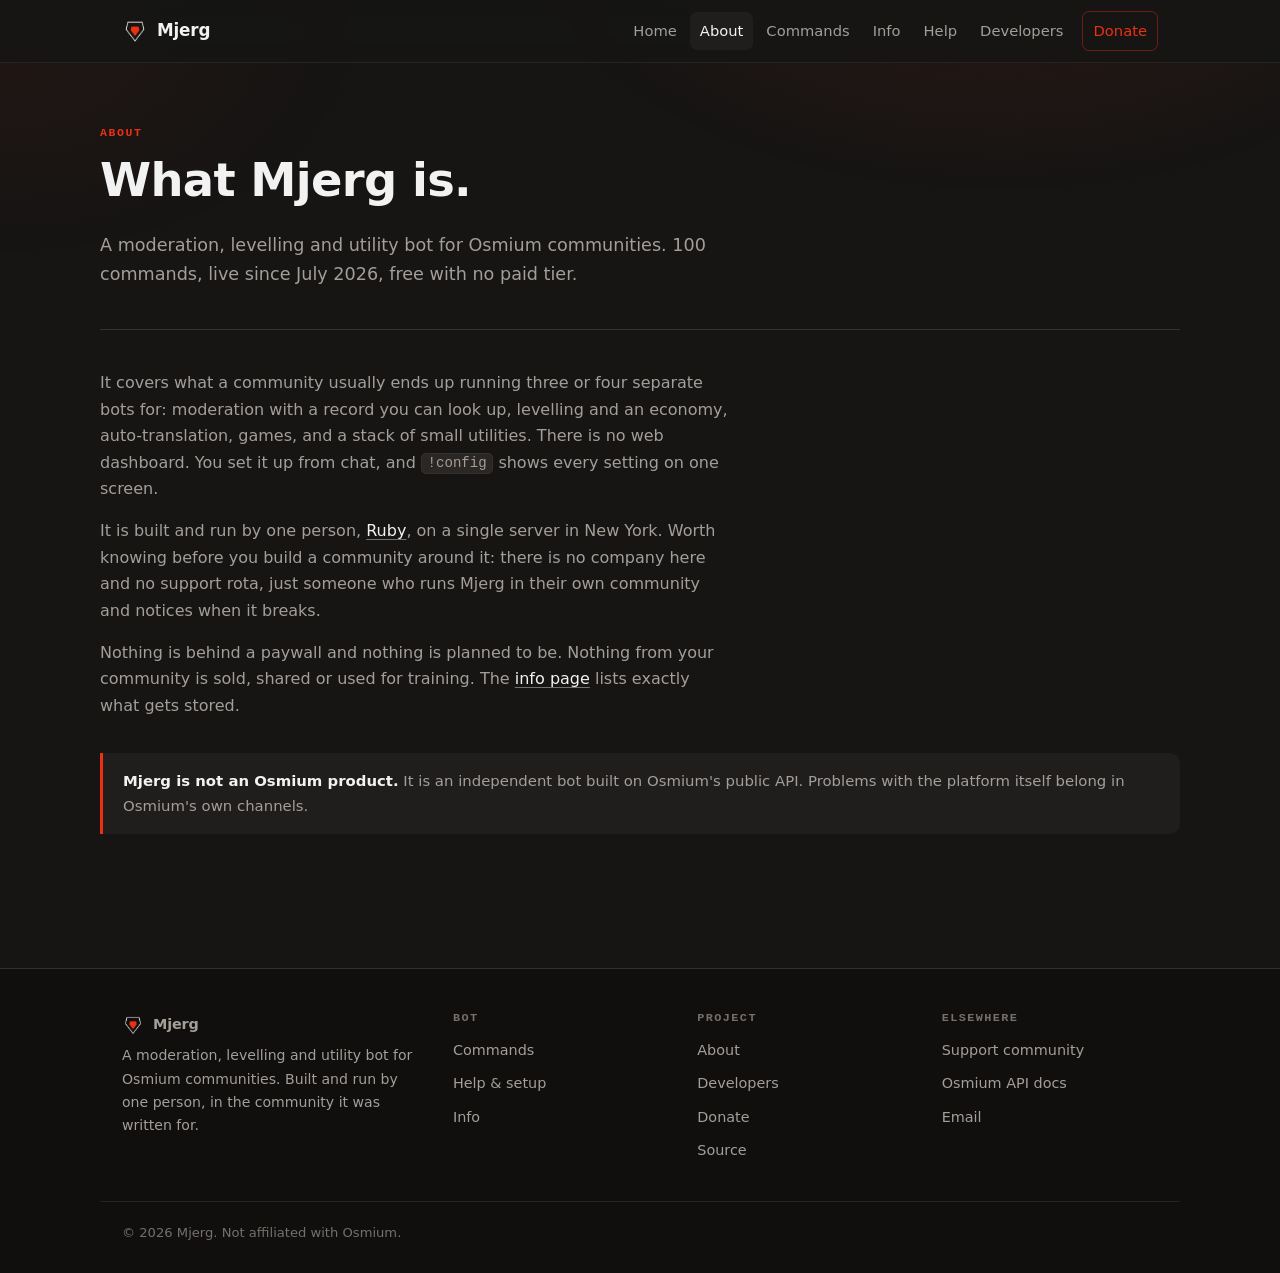
==== about.html @ e1b73672 "Update to 100 commands and version 26.113 Add the seven commands that were missing from the list: st" ====
<!DOCTYPE html>
<html lang="en">
<head>
<meta charset="utf-8">
<meta name="viewport" content="width=device-width, initial-scale=1">
<title>About | Mjerg</title>
<meta name="description" content="What Mjerg is, who runs it, and what it costs.">
<link rel="icon" href="assets/mjerg-mark-32.png" sizes="32x32">
<link rel="icon" href="assets/mjerg-icon-256.png" sizes="256x256">
<link rel="apple-touch-icon" href="assets/mjerg-icon-512.png">
<link rel="stylesheet" href="css/style.css">
</head>
<body>

<header class="site-head">
  <div class="wrap head-inner">
    <a class="brand" href="index.html">
      <img src="assets/mjerg-mark-transparent-white-1024.png" alt="" width="26" height="26">
      <span>Mjerg</span>
    </a>
    <button class="nav-toggle" aria-expanded="false" aria-controls="nav">Menu</button>
    <nav class="nav" id="nav">
      <a href="index.html">Home</a>
      <a href="about.html">About</a>
      <a href="commands.html">Commands</a>
      <a href="info.html">Info</a>
      <a href="help.html">Help</a>
      <a href="developers.html">Developers</a>
      <a class="nav-cta" href="donate.html">Donate</a>
    </nav>
  </div>
</header>

<main class="wrap section">

  <p class="eyebrow">About</p>
  <h1>What Mjerg is.</h1>
  <p class="lede">
    A moderation, levelling and utility bot for Osmium communities. 100 commands,
    live since July 2026, free with no paid tier.
  </p>

  <hr>

  <p class="muted" style="max-width: 62ch;">
    It covers what a community usually ends up running three or four separate
    bots for: moderation with a record you can look up, levelling and an economy,
    auto-translation, games, and a stack of small utilities. There is no web
    dashboard. You set it up from chat, and
    <code class="js-prefix">!config</code> shows every setting on one screen.
  </p>

  <p class="muted" style="max-width: 62ch;">
    It is built and run by one person, <a href="developers.html">Ruby</a>, on a
    single server in New York. Worth knowing before you build a community around
    it: there is no company here and no support rota, just someone who runs Mjerg
    in their own community and notices when it breaks.
  </p>

  <p class="muted" style="max-width: 62ch;">
    Nothing is behind a paywall and nothing is planned to be. Nothing from your
    community is sold, shared or used for training. The
    <a href="info.html">info page</a> lists exactly what gets stored.
  </p>

  <div class="note" style="margin-top: 34px;">
    <p><b>Mjerg is not an Osmium product.</b> It is an independent bot built on
    Osmium's public API. Problems with the platform itself belong in Osmium's own
    channels.</p>
  </div>

</main>

<footer class="site-foot">
  <div class="wrap foot-grid">
    <div class="foot-about">
      <a class="brand" href="index.html">
        <img src="assets/mjerg-mark-transparent-white-1024.png" alt="" width="22" height="22">
        <span>Mjerg</span>
      </a>
      <p>A moderation, levelling and utility bot for Osmium communities. Built and run by one person, in the community it was written for.</p>
    </div>
    <div>
      <h4>Bot</h4>
      <ul>
        <li><a href="commands.html">Commands</a></li>
        <li><a href="help.html">Help &amp; setup</a></li>
        <li><a href="info.html">Info</a></li>
      </ul>
    </div>
    <div>
      <h4>Project</h4>
      <ul>
        <li><a href="about.html">About</a></li>
        <li><a href="developers.html">Developers</a></li>
        <li><a href="donate.html">Donate</a></li>
        <li><a href="#" data-link="source">Source</a></li>
      </ul>
    </div>
    <div>
      <h4>Elsewhere</h4>
      <ul>
        <li><a href="#" data-link="support">Support community</a></li>
        <li><a href="#" data-link="osmium">Osmium API docs</a></li>
        <li><a href="#" data-link="email">Email</a></li>
      </ul>
    </div>
  </div>
  <div class="wrap foot-bottom">
    <span>&copy; <span id="year">2026</span> Mjerg. Not affiliated with Osmium.</span>
  </div>
</footer>

<script src="js/config.js"></script>
<script src="js/site.js"></script>
</body>
</html>
---- css/style.css ----
/* Mjerg site styles
   One stylesheet, loaded on every page. Sections are in the order the
   markup uses them: tokens, base, layout, header, footer, then per-page bits.
   Dark only. Tried a light theme early on and the red just looked angry on white. */

:root {
  --brand:      #ec3013;
  --brand-lo:   #b8250e;   /* hover / pressed */
  --brand-fade: rgba(236, 48, 19, 0.14);

  /* pulled straight off the logo files: the mark sits on rgb(32,30,29)
     and the wordmark text is #f3f2f2. Everything below is built around
     that warm charcoal rather than a neutral grey. A cool grey next to
     this red goes slightly purple. */
  --bg:      #161514;
  --bg-2:    #201e1d;      /* panels: the logo's own background */
  --bg-3:    #2a2725;      /* raised bits inside panels */
  --line:    #34302e;
  --line-lo: #262322;

  --text: #f3f2f2;
  --dim:  #a49e99;
  --dimmer: #766f6a;

  --mono: ui-monospace, "SF Mono", "JetBrains Mono", "Cascadia Code", Menlo, Consolas, monospace;
  --sans: system-ui, -apple-system, "Segoe UI", Roboto, "Helvetica Neue", Arial, sans-serif;

  --r: 10px;
  --wrap: 1080px;

  color-scheme: dark;
}

* { box-sizing: border-box; }

html { scroll-behavior: smooth; }
@media (prefers-reduced-motion: reduce) {
  html { scroll-behavior: auto; }
  * { animation: none !important; transition: none !important; }
}

body {
  margin: 0;
  background: var(--bg);
  color: var(--text);
  font: 16px/1.65 var(--sans);
  -webkit-font-smoothing: antialiased;
}

/* faint texture behind the whole page so the flat dark doesn't read as dead */
body::before {
  content: "";
  position: fixed;
  inset: 0;
  z-index: -1;
  pointer-events: none;
  background:
    radial-gradient(680px 380px at 78% -8%, rgba(236, 48, 19, 0.10), transparent 70%),
    radial-gradient(520px 320px at 0% 4%, rgba(236, 48, 19, 0.05), transparent 70%);
}

a { color: var(--text); text-decoration-color: var(--dimmer); text-underline-offset: 3px; }
a:hover { text-decoration-color: var(--brand); }

h1, h2, h3, h4 { line-height: 1.2; margin: 0 0 .5em; font-weight: 650; letter-spacing: -0.015em; }
h1 { font-size: clamp(2rem, 5vw, 2.9rem); }
h2 { font-size: clamp(1.4rem, 3vw, 1.85rem); }
h3 { font-size: 1.1rem; }
p  { margin: 0 0 1em; }

code, kbd, pre { font-family: var(--mono); }
code {
  font-size: .88em;
  background: var(--bg-3);
  border: 1px solid var(--line);
  border-radius: 5px;
  padding: .1em .4em;
}
pre {
  background: var(--bg-2);
  border: 1px solid var(--line);
  border-radius: var(--r);
  padding: 16px 18px;
  overflow-x: auto;
  font-size: .85rem;
  line-height: 1.6;
}
pre code { background: none; border: 0; padding: 0; font-size: inherit; }

kbd {
  font-size: .8em;
  background: var(--bg-3);
  border: 1px solid var(--line);
  border-bottom-width: 2px;
  border-radius: 5px;
  padding: .1em .45em;
}

hr { border: 0; border-top: 1px solid var(--line); margin: 40px 0; }

::selection { background: var(--brand); color: #fff; }

:focus-visible {
  outline: 2px solid var(--brand);
  outline-offset: 2px;
  border-radius: 3px;
}

/* ---------- layout ---------- */

.wrap {
  width: 100%;
  max-width: var(--wrap);
  margin: 0 auto;
  padding: 0 22px;
}

.section { padding: 64px 0; }
.section--tight { padding: 40px 0; }

.lede {
  font-size: 1.1rem;
  color: var(--dim);
  max-width: 62ch;
}

.eyebrow {
  font: 600 .72rem/1 var(--mono);
  letter-spacing: .14em;
  text-transform: uppercase;
  color: var(--brand);
  margin: 0 0 14px;
}

.grid { display: grid; gap: 18px; }
.grid--2 { grid-template-columns: repeat(2, 1fr); }
.grid--3 { grid-template-columns: repeat(3, 1fr); }
@media (max-width: 780px) {
  .grid--2, .grid--3 { grid-template-columns: 1fr; }
}

.panel {
  background: var(--bg-2);
  border: 1px solid var(--line);
  border-radius: var(--r);
  padding: 22px;
}
.panel h3 { margin-bottom: .35em; }
.panel p:last-child { margin-bottom: 0; }

.muted { color: var(--dim); }
.small { font-size: .88rem; }

/* ---------- buttons ---------- */

.btn {
  display: inline-flex;
  align-items: center;
  gap: 8px;
  border: 1px solid var(--line);
  border-radius: 8px;
  padding: 11px 18px;
  font: 600 .95rem/1 var(--sans);
  text-decoration: none;
  color: var(--text);
  background: var(--bg-2);
  cursor: pointer;
  transition: background .15s, border-color .15s, transform .06s;
}
.btn:hover { border-color: #45403d; background: var(--bg-3); }
.btn:active { transform: translateY(1px); }

.btn--brand {
  background: var(--brand);
  border-color: var(--brand);
  color: #fff;
}
.btn--brand:hover { background: var(--brand-lo); border-color: var(--brand-lo); }

.btn-row { display: flex; flex-wrap: wrap; gap: 12px; align-items: center; }

/* ---------- header ---------- */

.site-head {
  position: sticky;
  top: 0;
  z-index: 40;
  background: rgba(22, 21, 20, 0.86);
  backdrop-filter: blur(9px);
  border-bottom: 1px solid var(--line-lo);
}

.head-inner {
  display: flex;
  align-items: center;
  gap: 20px;
  min-height: 62px;
}

.brand {
  display: inline-flex;
  align-items: center;
  gap: 9px;
  font-weight: 700;
  font-size: 1.05rem;
  letter-spacing: -0.01em;
  text-decoration: none;
  margin-right: auto;
}
.brand img { display: block; }

.nav { display: flex; align-items: center; gap: 3px; }
.nav a {
  text-decoration: none;
  color: var(--dim);
  font-size: .92rem;
  padding: 7px 10px;
  border-radius: 7px;
  white-space: nowrap;
}
.nav a:hover { color: var(--text); background: var(--bg-2); }
.nav a[aria-current="page"] { color: var(--text); background: var(--bg-2); }

.nav .nav-cta {
  color: var(--brand);
  border: 1px solid rgba(236, 48, 19, 0.4);
  margin-left: 6px;
}
.nav .nav-cta:hover { background: var(--brand-fade); color: var(--brand); }

.nav-toggle {
  display: none;
  background: var(--bg-2);
  border: 1px solid var(--line);
  color: var(--text);
  border-radius: 7px;
  padding: 8px 12px;
  font: 600 .88rem var(--sans);
  cursor: pointer;
}

/* 820 not 768: eight links is a lot and they wrapped ugly at 800 */
@media (max-width: 820px) {
  .nav-toggle { display: block; }
  .nav {
    display: none;
    position: absolute;
    left: 0;
    right: 0;
    top: 100%;
    flex-direction: column;
    align-items: stretch;
    gap: 0;
    background: var(--bg);
    border-bottom: 1px solid var(--line);
    padding: 8px 14px 16px;
  }
  .nav.is-open { display: flex; }
  .nav a { padding: 11px 10px; font-size: 1rem; }
  .nav .nav-cta { margin: 8px 0 0; text-align: center; }
  .head-inner { position: relative; }
}

/* ---------- hero ---------- */

.hero { padding: 76px 0 56px; }
.hero-mark { margin-bottom: 26px; }
.hero h1 { max-width: 16ch; }
.hero h1 em { font-style: normal; color: var(--brand); }
.hero .lede { margin-bottom: 26px; }
.hero .btn-row { margin-bottom: 14px; }
.hero-note { font-size: .85rem; color: var(--dimmer); margin: 0; }

/* ---------- stat strip ---------- */

.stats {
  display: grid;
  grid-template-columns: repeat(4, 1fr);
  border: 1px solid var(--line);
  border-radius: var(--r);
  overflow: hidden;
  background: var(--bg-2);
}
.stat { padding: 20px 22px; border-right: 1px solid var(--line); }
.stat:last-child { border-right: 0; }
.stat b {
  display: block;
  font: 700 1.55rem/1.1 var(--sans);
  letter-spacing: -0.02em;
  margin-bottom: 4px;
}
.stat span { font-size: .82rem; color: var(--dim); }
@media (max-width: 720px) {
  .stats { grid-template-columns: repeat(2, 1fr); }
  .stat:nth-child(2) { border-right: 0; }
  .stat:nth-child(-n+2) { border-bottom: 1px solid var(--line); }
}

/* ---------- feature rows ---------- */

.feature {
  display: grid;
  grid-template-columns: 1.6fr 1fr;
  gap: 34px;
  align-items: start;
  padding: 34px 0;
  border-top: 1px solid var(--line-lo);
}
.feature:first-of-type { border-top: 0; }
.feature ul { margin: 0; padding-left: 1.1em; color: var(--dim); }
.feature li { margin-bottom: .4em; }
@media (max-width: 780px) {
  .feature { grid-template-columns: 1fr; gap: 18px; }
}

/* the auto-translate row on the home page gets a bit more weight than the
   plain feature rows above and below it */
.feature--flag {
  border-top: 0;
  background: var(--brand-fade);
  border: 1px solid rgba(236, 48, 19, .28);
  border-radius: var(--r);
  padding: 30px;
  margin: 14px 0;
}
.feature--flag .eyebrow { margin-bottom: 12px; }
.feature--flag + .feature { border-top: 0; }
@media (max-width: 780px) {
  .feature--flag { padding: 22px; }
}

/* ---------- commands page ---------- */

.cmd-tools {
  display: flex;
  flex-wrap: wrap;
  gap: 10px;
  align-items: center;
  margin-bottom: 22px;
}
.cmd-search {
  flex: 1 1 260px;
  background: var(--bg-2);
  border: 1px solid var(--line);
  border-radius: 8px;
  color: var(--text);
  padding: 10px 13px;
  font: 400 16px var(--sans); /* 16px or iOS zooms the whole page on focus */
}
.cmd-search::placeholder { color: var(--dimmer); }
.cmd-search:focus { border-color: var(--brand); outline: none; }

.chips { display: flex; flex-wrap: wrap; gap: 7px; }
.chip {
  background: var(--bg-2);
  border: 1px solid var(--line);
  color: var(--dim);
  border-radius: 999px;
  padding: 7px 14px;
  font: 600 .82rem var(--sans);
  cursor: pointer;
}
.chip:hover { color: var(--text); }
.chip.is-on { background: var(--brand); border-color: var(--brand); color: #fff; }

.cmd-group { margin-bottom: 34px; }
.cmd-group > h2 {
  font-size: 1.05rem;
  text-transform: uppercase;
  letter-spacing: .1em;
  font-family: var(--mono);
  color: var(--dim);
  border-bottom: 1px solid var(--line);
  padding-bottom: 10px;
  margin-bottom: 4px;
}

.cmd {
  display: grid;
  grid-template-columns: minmax(190px, 300px) 1fr;
  gap: 16px;
  padding: 15px 2px;
  border-bottom: 1px solid var(--line-lo);
  align-items: baseline;
}
.cmd-sig { font: 600 .9rem var(--mono); color: var(--text); word-break: break-word; }
.cmd-sig .arg { color: var(--dimmer); font-weight: 400; }
.cmd-desc { color: var(--dim); font-size: .93rem; }
.cmd-meta { margin-top: 6px; font-size: .8rem; color: var(--dimmer); }
.cmd-meta code { font-size: .95em; }
.badge {
  display: inline-block;
  font: 600 .68rem/1 var(--mono);
  letter-spacing: .05em;
  text-transform: uppercase;
  border: 1px solid var(--line);
  border-radius: 4px;
  padding: 3px 6px;
  color: var(--dim);
  margin-left: 8px;
  vertical-align: 1px;
}
.badge--perm { border-color: rgba(236, 48, 19, .45); color: var(--brand); }
@media (max-width: 640px) {
  .cmd { grid-template-columns: 1fr; gap: 6px; }
}

.empty {
  padding: 40px 0;
  color: var(--dim);
  text-align: center;
}

/* ---------- people ---------- */

.people { display: grid; grid-template-columns: repeat(2, 1fr); gap: 18px; }
@media (max-width: 720px) { .people { grid-template-columns: 1fr; } }

.person {
  display: flex;
  gap: 16px;
  background: var(--bg-2);
  border: 1px solid var(--line);
  border-radius: var(--r);
  padding: 20px;
}
.person-av {
  flex: 0 0 52px;
  height: 52px;
  border-radius: 12px;
  background: var(--bg-3);
  border: 1px solid var(--line);
  display: grid;
  place-items: center;
  overflow: hidden;
  font: 700 1.15rem var(--mono);
  color: var(--brand);
}
.person-av img { display: block; }
.person h3 { margin-bottom: 1px; }
.person .role {
  font: 600 .74rem/1 var(--mono);
  letter-spacing: .08em;
  text-transform: uppercase;
  color: var(--brand);
  margin-bottom: 9px;
}
.person p { font-size: .9rem; color: var(--dim); margin-bottom: .7em; }
.person .links { display: flex; gap: 12px; font-size: .85rem; }

/* ---------- FAQ ---------- */

.faq { border-top: 1px solid var(--line); }
.faq details {
  border-bottom: 1px solid var(--line);
  padding: 4px 0;
}
.faq summary {
  cursor: pointer;
  padding: 15px 4px;
  font-weight: 600;
  list-style: none;
  display: flex;
  justify-content: space-between;
  gap: 16px;
}
.faq summary::-webkit-details-marker { display: none; }
.faq summary::after {
  content: "+";
  color: var(--brand);
  font: 400 1.3rem/1 var(--mono);
  flex: 0 0 auto;
}
.faq details[open] summary::after { content: "\2212"; }
.faq details > *:not(summary) { color: var(--dim); padding: 0 4px; }
.faq details > p:last-child { padding-bottom: 16px; }

/* ---------- steps ---------- */

.steps { list-style: none; counter-reset: s; margin: 0; padding: 0; }
.steps > li {
  counter-increment: s;
  position: relative;
  padding: 0 0 26px 46px;
  border-left: 1px solid var(--line);
  margin-left: 13px;
}
.steps > li:last-child { border-left-color: transparent; padding-bottom: 0; }
.steps > li::before {
  content: counter(s);
  position: absolute;
  left: -13px;
  top: -2px;
  width: 26px;
  height: 26px;
  border-radius: 50%;
  background: var(--bg-3);
  border: 1px solid var(--line);
  color: var(--brand);
  font: 700 .8rem/24px var(--mono);
  text-align: center;
}
.steps h3 { margin-bottom: .25em; }
.steps p { color: var(--dim); font-size: .94rem; }
.steps > li > *:last-child { margin-bottom: 0; }

/* ---------- spec table (info page) ---------- */

.spec { width: 100%; border-collapse: collapse; font-size: .93rem; }
.spec th, .spec td {
  text-align: left;
  padding: 12px 14px;
  border-bottom: 1px solid var(--line-lo);
  vertical-align: top;
}
.spec th {
  width: 38%;
  color: var(--dim);
  font-weight: 600;
  white-space: nowrap;
}
.spec td { color: var(--text); }
.spec tr:last-child th, .spec tr:last-child td { border-bottom: 0; }
.table-scroll { overflow-x: auto; }

/* ---------- changelog ---------- */

.release { padding: 26px 0; border-top: 1px solid var(--line); }
.release:first-child { border-top: 0; padding-top: 0; }
.release-head { display: flex; align-items: baseline; gap: 12px; flex-wrap: wrap; margin-bottom: 10px; }
.release-head h2 { margin: 0; font-family: var(--mono); font-size: 1.15rem; }
.release-date { color: var(--dimmer); font-size: .84rem; font-family: var(--mono); }
.release ul { margin: 0; padding-left: 1.15em; color: var(--dim); }
.release li { margin-bottom: .35em; }
.release li b { color: var(--text); font-weight: 650; }
.tagline-current {
  background: var(--brand-fade);
  border: 1px solid rgba(236, 48, 19, .35);
  color: var(--brand);
  border-radius: 999px;
  font: 600 .68rem/1 var(--mono);
  letter-spacing: .08em;
  text-transform: uppercase;
  padding: 4px 9px;
}

/* ---------- donate / coming soon ---------- */

.soon {
  border: 1px solid var(--line);
  border-radius: var(--r);
  background:
    repeating-linear-gradient(
      45deg,
      transparent 0 12px,
      rgba(236, 48, 19, .035) 12px 24px
    ),
    var(--bg-2);
  padding: 46px 30px;
  text-align: center;
}
.soon .eyebrow { margin-bottom: 10px; }
.soon h2 { margin-bottom: .4em; }
.soon p { color: var(--dim); max-width: 54ch; margin-left: auto; margin-right: auto; }

/* ---------- callout ---------- */

.note {
  border-left: 3px solid var(--brand);
  background: var(--bg-2);
  border-radius: 0 var(--r) var(--r) 0;
  padding: 16px 20px;
  color: var(--dim);
  font-size: .93rem;
}
.note b { color: var(--text); }
.note :last-child { margin-bottom: 0; }

/* ---------- footer ---------- */

.site-foot {
  border-top: 1px solid var(--line);
  margin-top: 70px;
  padding: 44px 0 30px;
  background: #100f0e;
}
.foot-grid {
  display: grid;
  grid-template-columns: 1.4fr repeat(3, 1fr);
  gap: 28px;
  padding-bottom: 30px;
}
@media (max-width: 780px) {
  .foot-grid { grid-template-columns: 1fr 1fr; }
}
.foot-grid h4 {
  font: 600 .74rem/1 var(--mono);
  letter-spacing: .12em;
  text-transform: uppercase;
  color: var(--dimmer);
  margin-bottom: 12px;
}
.foot-grid ul { list-style: none; margin: 0; padding: 0; }
.foot-grid li { margin-bottom: 7px; }
.foot-grid a { color: var(--dim); text-decoration: none; font-size: .9rem; }
.foot-grid a:hover { color: var(--text); }
.foot-about p { font-size: .88rem; color: var(--dim); max-width: 34ch; }
.foot-bottom {
  border-top: 1px solid var(--line-lo);
  padding-top: 20px;
  display: flex;
  justify-content: space-between;
  gap: 14px;
  flex-wrap: wrap;
  font-size: .82rem;
  color: var(--dimmer);
}
.foot-bottom a { color: var(--dimmer); }
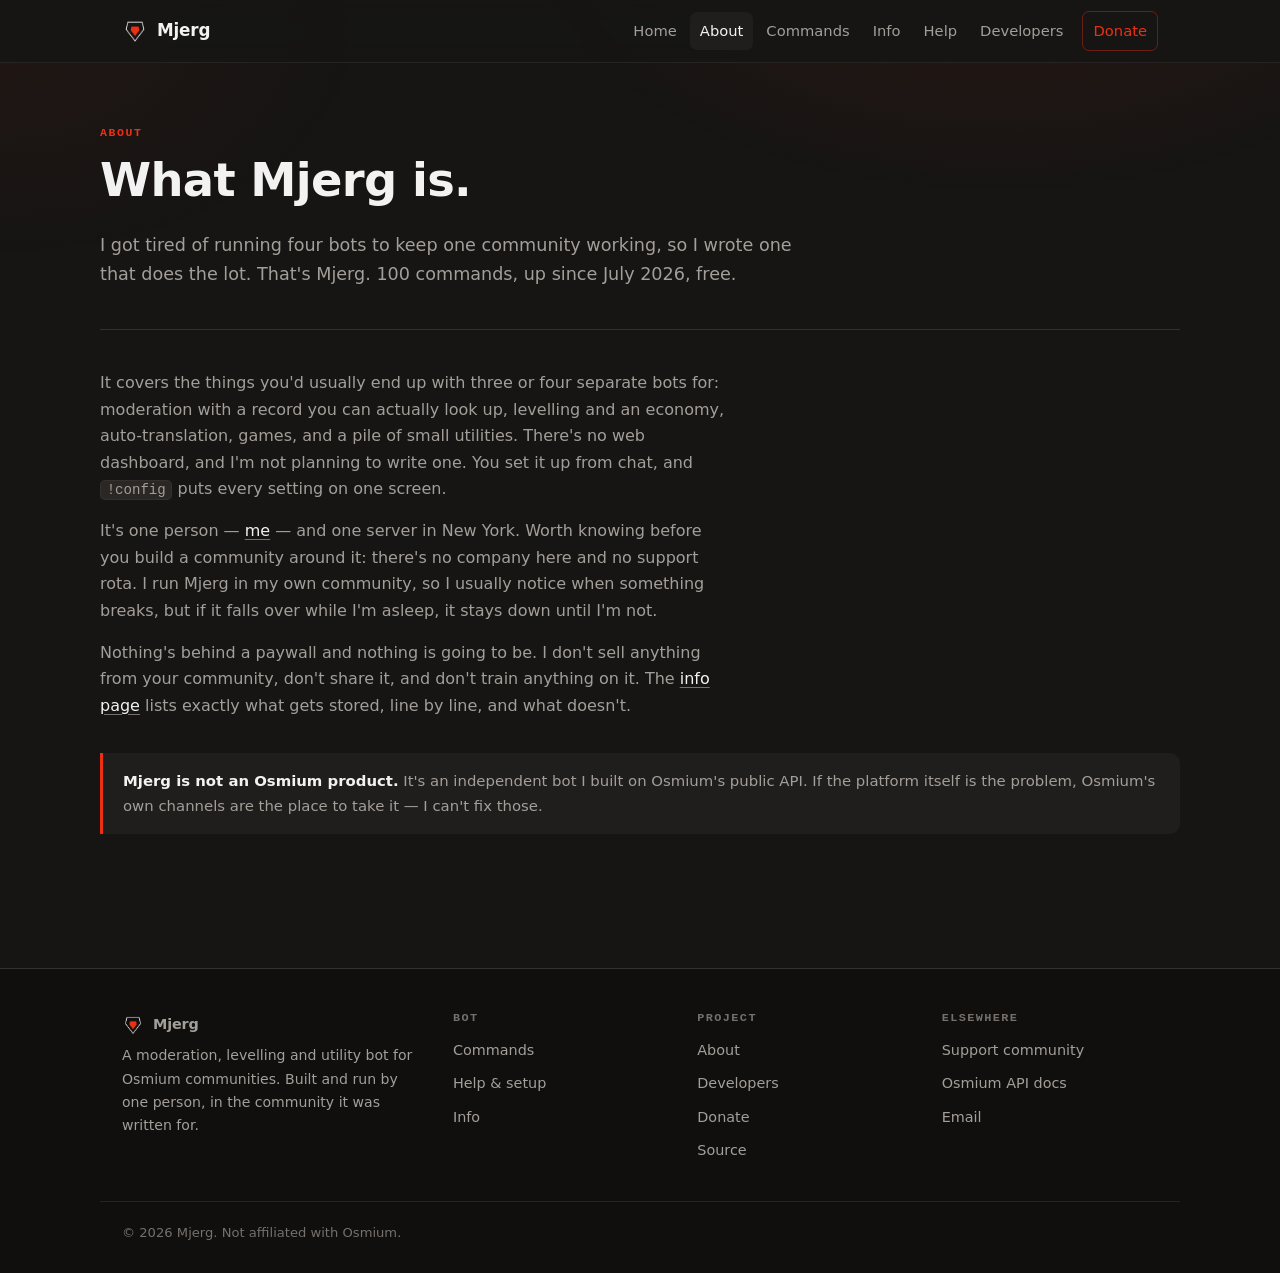
==== commit b5f407e4: "Rewrite the about page in first person" ====
--- a/about.html
+++ b/about.html
@@ -36,37 +36,39 @@
   <p class="eyebrow">About</p>
   <h1>What Mjerg is.</h1>
   <p class="lede">
-    A moderation, levelling and utility bot for Osmium communities. 100 commands,
-    live since July 2026, free with no paid tier.
+    I got tired of running four bots to keep one community working, so I wrote
+    one that does the lot. That's Mjerg. 100 commands, up since July 2026, free.
   </p>
 
   <hr>
 
   <p class="muted" style="max-width: 62ch;">
-    It covers what a community usually ends up running three or four separate
-    bots for: moderation with a record you can look up, levelling and an economy,
-    auto-translation, games, and a stack of small utilities. There is no web
-    dashboard. You set it up from chat, and
-    <code class="js-prefix">!config</code> shows every setting on one screen.
+    It covers the things you'd usually end up with three or four separate bots
+    for: moderation with a record you can actually look up, levelling and an
+    economy, auto-translation, games, and a pile of small utilities. There's no
+    web dashboard, and I'm not planning to write one. You set it up from chat,
+    and <code class="js-prefix">!config</code> puts every setting on one screen.
   </p>
 
   <p class="muted" style="max-width: 62ch;">
-    It is built and run by one person, <a href="developers.html">Ruby</a>, on a
-    single server in New York. Worth knowing before you build a community around
-    it: there is no company here and no support rota, just someone who runs Mjerg
-    in their own community and notices when it breaks.
+    It's one person &mdash; <a href="developers.html">me</a> &mdash; and one
+    server in New York. Worth knowing before you build a community around it:
+    there's no company here and no support rota. I run Mjerg in my own
+    community, so I usually notice when something breaks, but if it falls over
+    while I'm asleep, it stays down until I'm not.
   </p>
 
   <p class="muted" style="max-width: 62ch;">
-    Nothing is behind a paywall and nothing is planned to be. Nothing from your
-    community is sold, shared or used for training. The
-    <a href="info.html">info page</a> lists exactly what gets stored.
+    Nothing's behind a paywall and nothing is going to be. I don't sell anything
+    from your community, don't share it, and don't train anything on it. The
+    <a href="info.html">info page</a> lists exactly what gets stored, line by
+    line, and what doesn't.
   </p>
 
   <div class="note" style="margin-top: 34px;">
-    <p><b>Mjerg is not an Osmium product.</b> It is an independent bot built on
-    Osmium's public API. Problems with the platform itself belong in Osmium's own
-    channels.</p>
+    <p><b>Mjerg is not an Osmium product.</b> It's an independent bot I built on
+    Osmium's public API. If the platform itself is the problem, Osmium's own
+    channels are the place to take it &mdash; I can't fix those.</p>
   </div>
 
 </main>
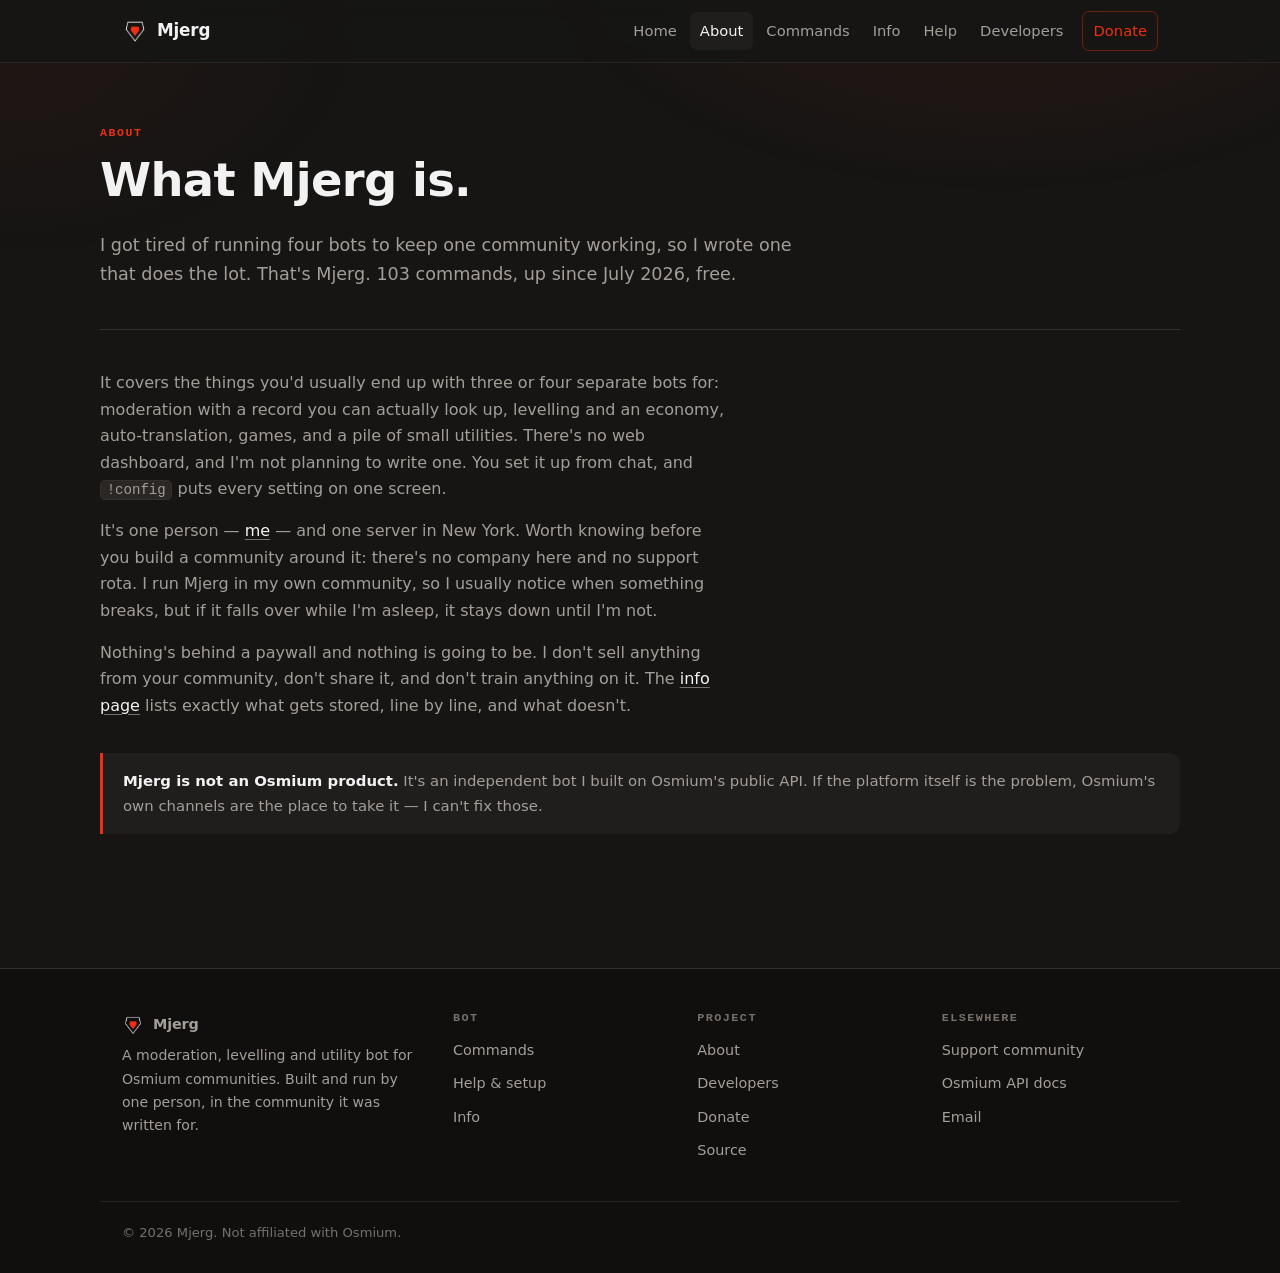
==== commit 35ba79d0: "Add mute commands and bump to 26.116" ====
--- a/about.html
+++ b/about.html
@@ -37,7 +37,7 @@
   <h1>What Mjerg is.</h1>
   <p class="lede">
     I got tired of running four bots to keep one community working, so I wrote
-    one that does the lot. That's Mjerg. 100 commands, up since July 2026, free.
+    one that does the lot. That's Mjerg. 103 commands, up since July 2026, free.
   </p>
 
   <hr>
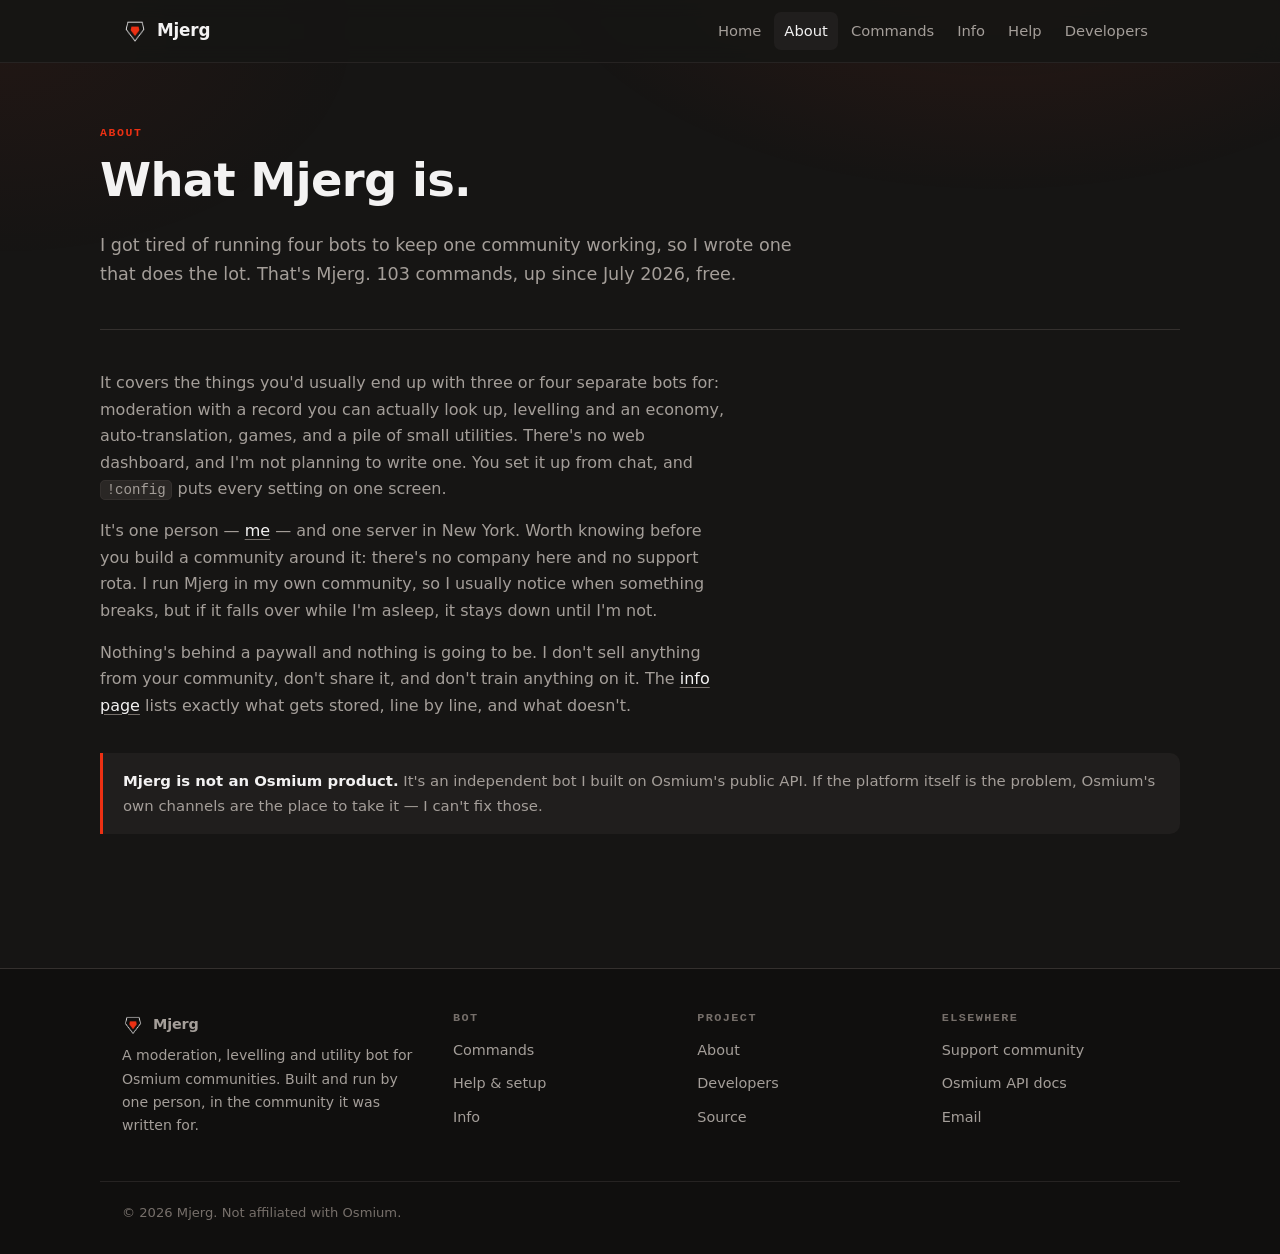
==== commit 2872bb77: "Remove the donate page for now Drop donate.html, its nav and footer links, and its sitemap entry. Th" ====
--- a/about.html
+++ b/about.html
@@ -3,11 +3,24 @@
 <head>
 <meta charset="utf-8">
 <meta name="viewport" content="width=device-width, initial-scale=1">
-<title>About | Mjerg</title>
-<meta name="description" content="What Mjerg is, who runs it, and what it costs.">
+<title>About Mjerg: The Free All-in-One Osmium Bot</title>
+<meta name="description" content="What Mjerg is, who runs it and why it&#x27;s free. One independent bot for moderation, levelling and translation in Osmium communities.">
 <link rel="icon" href="assets/mjerg-mark-32.png" sizes="32x32">
 <link rel="icon" href="assets/mjerg-icon-256.png" sizes="256x256">
 <link rel="apple-touch-icon" href="assets/mjerg-icon-512.png">
+<link rel="canonical" href="https://mjerg.523r.com/about.html">
+<meta property="og:url" content="https://mjerg.523r.com/about.html">
+<meta name="robots" content="index, follow, max-image-preview:large">
+<meta name="theme-color" content="#201e1d">
+<meta property="og:type" content="website">
+<meta property="og:site_name" content="Mjerg">
+<meta property="og:title" content="About Mjerg: The Free All-in-One Osmium Bot">
+<meta property="og:description" content="What Mjerg is, who runs it and why it&#x27;s free. One independent bot for moderation, levelling and translation in Osmium communities.">
+<meta property="og:image" content="https://mjerg.523r.com/assets/mjerg-wordmark-dark-900x220.png">
+<meta property="og:image:alt" content="Mjerg logo">
+<meta name="twitter:card" content="summary_large_image">
+<meta name="twitter:title" content="About Mjerg: The Free All-in-One Osmium Bot">
+<meta name="twitter:description" content="What Mjerg is, who runs it and why it&#x27;s free. One independent bot for moderation, levelling and translation in Osmium communities.">
 <link rel="stylesheet" href="css/style.css">
 </head>
 <body>
@@ -26,7 +39,6 @@
       <a href="info.html">Info</a>
       <a href="help.html">Help</a>
       <a href="developers.html">Developers</a>
-      <a class="nav-cta" href="donate.html">Donate</a>
     </nav>
   </div>
 </header>
@@ -95,7 +107,6 @@
       <ul>
         <li><a href="about.html">About</a></li>
         <li><a href="developers.html">Developers</a></li>
-        <li><a href="donate.html">Donate</a></li>
         <li><a href="#" data-link="source">Source</a></li>
       </ul>
     </div>
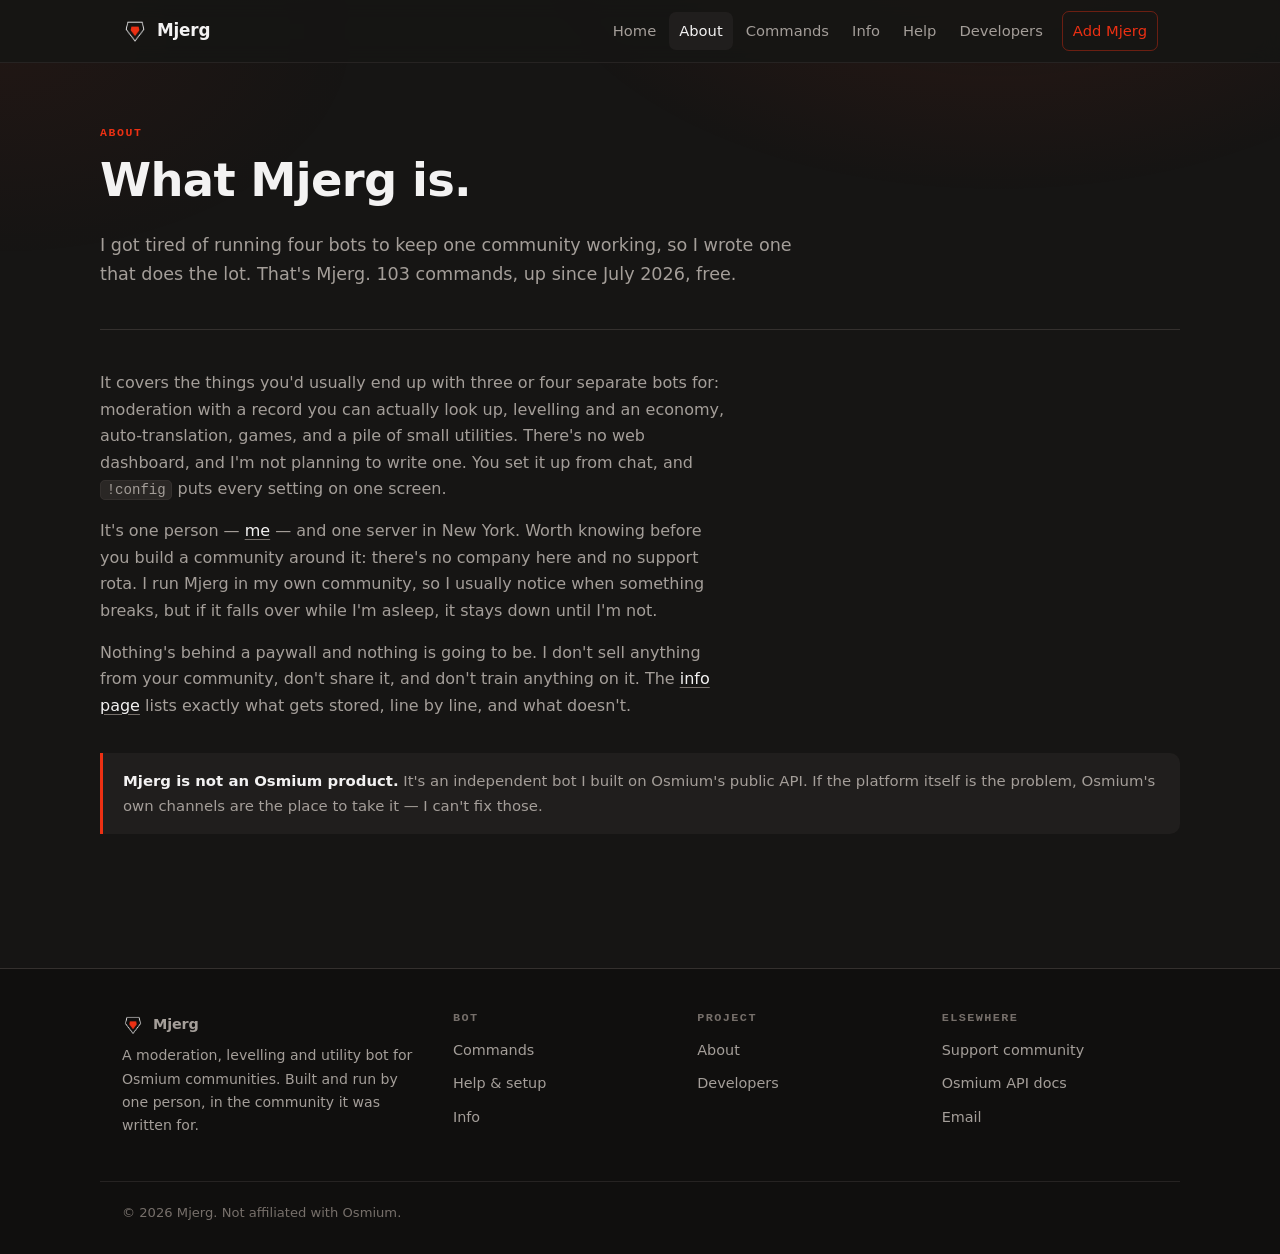
==== commit 2f7a447b: "Lead with translation, add a nav button, smaller logos, static command list - New home page headline" ====
--- a/about.html
+++ b/about.html
@@ -28,7 +28,7 @@
 <header class="site-head">
   <div class="wrap head-inner">
     <a class="brand" href="index.html">
-      <img src="assets/mjerg-mark-transparent-white-1024.png" alt="" width="26" height="26">
+      <img src="assets/mjerg-mark-transparent-white-64.png" alt="" width="26" height="26">
       <span>Mjerg</span>
     </a>
     <button class="nav-toggle" aria-expanded="false" aria-controls="nav">Menu</button>
@@ -39,6 +39,7 @@
       <a href="info.html">Info</a>
       <a href="help.html">Help</a>
       <a href="developers.html">Developers</a>
+      <a class="nav-cta" href="help.html#add">Add Mjerg</a>
     </nav>
   </div>
 </header>
@@ -89,7 +90,7 @@
   <div class="wrap foot-grid">
     <div class="foot-about">
       <a class="brand" href="index.html">
-        <img src="assets/mjerg-mark-transparent-white-1024.png" alt="" width="22" height="22">
+        <img src="assets/mjerg-mark-transparent-white-64.png" alt="" width="22" height="22">
         <span>Mjerg</span>
       </a>
       <p>A moderation, levelling and utility bot for Osmium communities. Built and run by one person, in the community it was written for.</p>
@@ -107,7 +108,6 @@
       <ul>
         <li><a href="about.html">About</a></li>
         <li><a href="developers.html">Developers</a></li>
-        <li><a href="#" data-link="source">Source</a></li>
       </ul>
     </div>
     <div>
--- a/css/style.css
+++ b/css/style.css
@@ -265,7 +265,7 @@
 
 .hero { padding: 76px 0 56px; }
 .hero-mark { margin-bottom: 26px; }
-.hero h1 { max-width: 16ch; }
+.hero h1 { max-width: 20ch; }
 .hero h1 em { font-style: normal; color: var(--brand); }
 .hero .lede { margin-bottom: 26px; }
 .hero .btn-row { margin-bottom: 14px; }
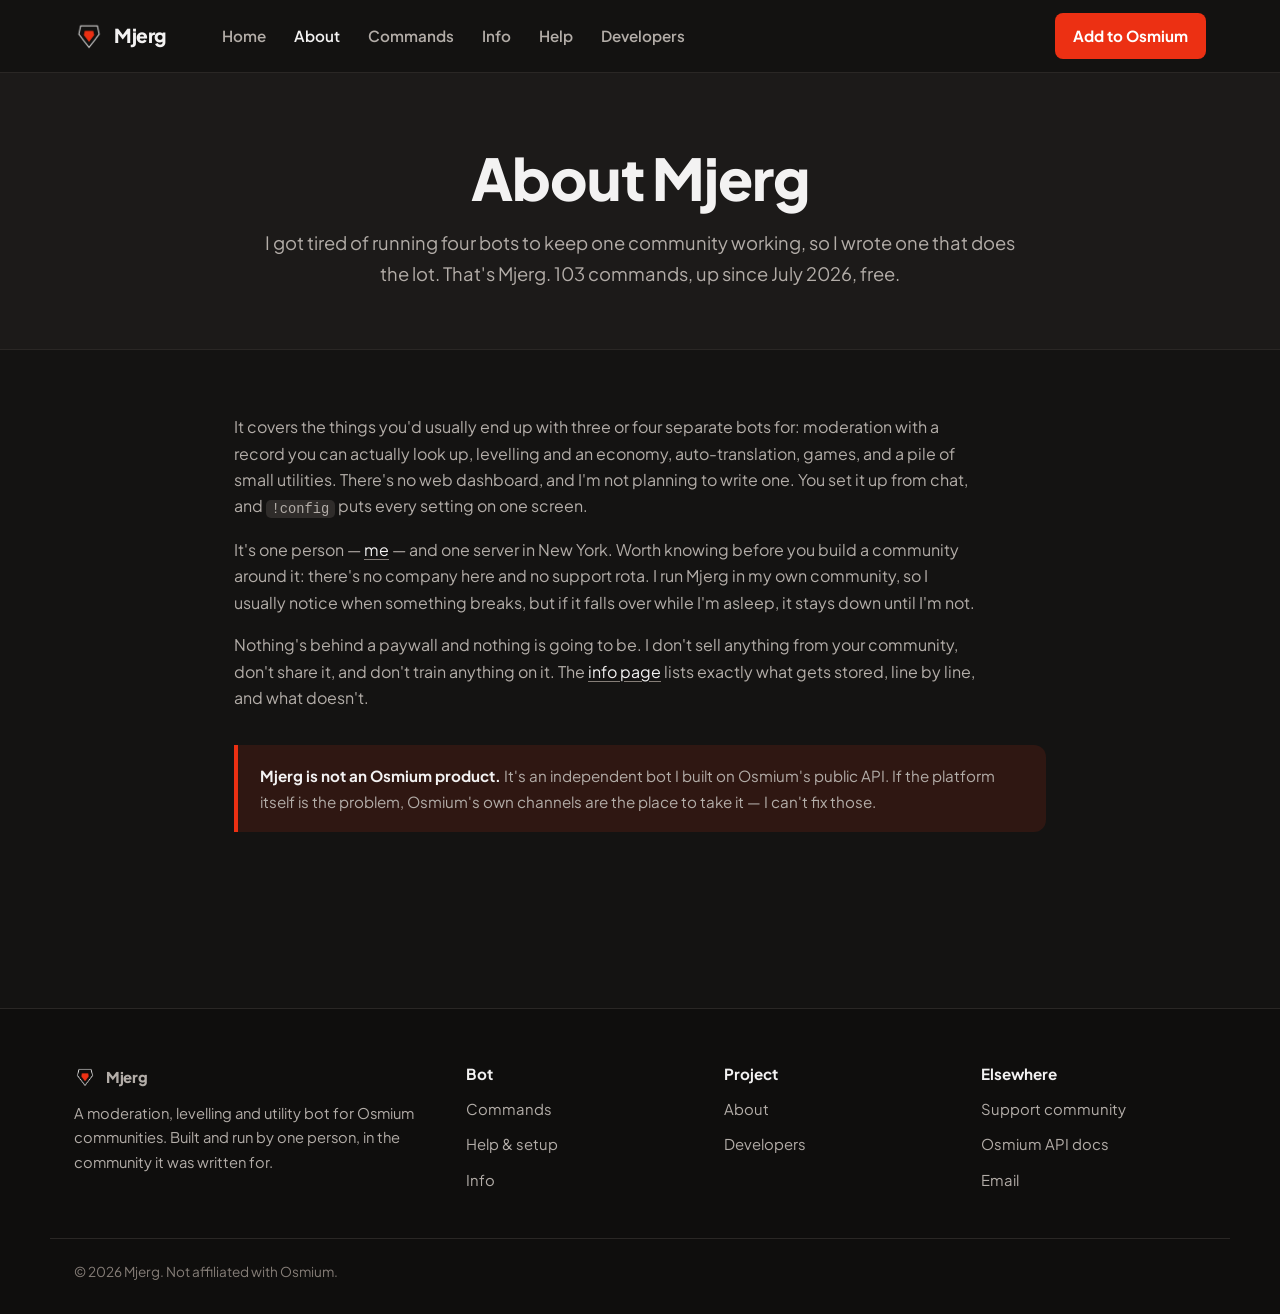
==== commit e9f7205a: "Redesign: product-style homepage with chat mockups, page headers, card layouts" ====
--- a/about.html
+++ b/about.html
@@ -21,6 +21,9 @@
 <meta name="twitter:card" content="summary_large_image">
 <meta name="twitter:title" content="About Mjerg: The Free All-in-One Osmium Bot">
 <meta name="twitter:description" content="What Mjerg is, who runs it and why it&#x27;s free. One independent bot for moderation, levelling and translation in Osmium communities.">
+<link rel="preconnect" href="https://fonts.googleapis.com">
+<link rel="preconnect" href="https://fonts.gstatic.com" crossorigin>
+<link rel="stylesheet" href="https://fonts.googleapis.com/css2?family=Plus+Jakarta+Sans:wght@400;500;600;700;800&display=swap">
 <link rel="stylesheet" href="css/style.css">
 </head>
 <body>
@@ -28,7 +31,7 @@
 <header class="site-head">
   <div class="wrap head-inner">
     <a class="brand" href="index.html">
-      <img src="assets/mjerg-mark-transparent-white-64.png" alt="" width="26" height="26">
+      <img src="assets/mjerg-mark-transparent-white-64.png" alt="" width="30" height="30">
       <span>Mjerg</span>
     </a>
     <button class="nav-toggle" aria-expanded="false" aria-controls="nav">Menu</button>
@@ -39,21 +42,24 @@
       <a href="info.html">Info</a>
       <a href="help.html">Help</a>
       <a href="developers.html">Developers</a>
-      <a class="nav-cta" href="help.html#add">Add Mjerg</a>
+      <a class="nav-cta" href="help.html#add">Add to Osmium</a>
     </nav>
   </div>
 </header>
 
-<main class="wrap section">
+<main>
 
-  <p class="eyebrow">About</p>
-  <h1>What Mjerg is.</h1>
-  <p class="lede">
-    I got tired of running four bots to keep one community working, so I wrote
-    one that does the lot. That's Mjerg. 103 commands, up since July 2026, free.
-  </p>
+  <div class="page-head">
+    <div class="wrap wrap--narrow">
+      <h1>About Mjerg</h1>
+      <p class="lede">
+      I got tired of running four bots to keep one community working, so I wrote
+      one that does the lot. That's Mjerg. 103 commands, up since July 2026, free.
+    </p>
+    </div>
+  </div>
 
-  <hr>
+  <div class="wrap wrap--narrow section">
 
   <p class="muted" style="max-width: 62ch;">
     It covers the things you'd usually end up with three or four separate bots
@@ -82,6 +88,8 @@
     <p><b>Mjerg is not an Osmium product.</b> It's an independent bot I built on
     Osmium's public API. If the platform itself is the problem, Osmium's own
     channels are the place to take it &mdash; I can't fix those.</p>
+  </div>
+
   </div>
 
 </main>
--- a/css/style.css
+++ b/css/style.css
@@ -5,28 +5,31 @@
 
 :root {
   --brand:      #ec3013;
-  --brand-lo:   #b8250e;   /* hover / pressed */
-  --brand-fade: rgba(236, 48, 19, 0.14);
+  --brand-lo:   #c9260e;   /* hover / pressed */
+  --brand-fade: rgba(236, 48, 19, 0.12);
 
   /* pulled straight off the logo files: the mark sits on rgb(32,30,29)
      and the wordmark text is #f3f2f2. Everything below is built around
      that warm charcoal rather than a neutral grey. A cool grey next to
      this red goes slightly purple. */
-  --bg:      #161514;
-  --bg-2:    #201e1d;      /* panels: the logo's own background */
-  --bg-3:    #2a2725;      /* raised bits inside panels */
-  --line:    #34302e;
-  --line-lo: #262322;
+  --bg:      #141312;
+  --bg-2:    #1c1a19;      /* alternate section bands */
+  --bg-3:    #252321;      /* cards */
+  --bg-4:    #2f2c2a;      /* raised bits inside cards */
+  --line:    #363230;
+  --line-lo: #2a2725;
 
   --text: #f3f2f2;
-  --dim:  #a49e99;
-  --dimmer: #766f6a;
+  --dim:  #b3ada8;
+  --dimmer: #857d77;
+
+  --ok: #3ba55d;
 
   --mono: ui-monospace, "SF Mono", "JetBrains Mono", "Cascadia Code", Menlo, Consolas, monospace;
-  --sans: system-ui, -apple-system, "Segoe UI", Roboto, "Helvetica Neue", Arial, sans-serif;
-
-  --r: 10px;
-  --wrap: 1080px;
+  --sans: "Plus Jakarta Sans", system-ui, -apple-system, "Segoe UI", Roboto, Arial, sans-serif;
+
+  --r: 14px;
+  --wrap: 1180px;
 
   color-scheme: dark;
 }
@@ -47,37 +50,24 @@
   -webkit-font-smoothing: antialiased;
 }
 
-/* faint texture behind the whole page so the flat dark doesn't read as dead */
-body::before {
-  content: "";
-  position: fixed;
-  inset: 0;
-  z-index: -1;
-  pointer-events: none;
-  background:
-    radial-gradient(680px 380px at 78% -8%, rgba(236, 48, 19, 0.10), transparent 70%),
-    radial-gradient(520px 320px at 0% 4%, rgba(236, 48, 19, 0.05), transparent 70%);
-}
-
 a { color: var(--text); text-decoration-color: var(--dimmer); text-underline-offset: 3px; }
 a:hover { text-decoration-color: var(--brand); }
 
-h1, h2, h3, h4 { line-height: 1.2; margin: 0 0 .5em; font-weight: 650; letter-spacing: -0.015em; }
-h1 { font-size: clamp(2rem, 5vw, 2.9rem); }
-h2 { font-size: clamp(1.4rem, 3vw, 1.85rem); }
-h3 { font-size: 1.1rem; }
+h1, h2, h3, h4 { line-height: 1.15; margin: 0 0 .5em; font-weight: 800; letter-spacing: -0.02em; }
+h1 { font-size: clamp(2.3rem, 5.5vw, 3.6rem); }
+h2 { font-size: clamp(1.6rem, 3.4vw, 2.3rem); }
+h3 { font-size: 1.15rem; font-weight: 700; letter-spacing: -0.01em; }
 p  { margin: 0 0 1em; }
 
 code, kbd, pre { font-family: var(--mono); }
 code {
-  font-size: .88em;
-  background: var(--bg-3);
-  border: 1px solid var(--line);
+  font-size: .86em;
+  background: var(--bg-4);
   border-radius: 5px;
-  padding: .1em .4em;
+  padding: .12em .4em;
 }
 pre {
-  background: var(--bg-2);
+  background: var(--bg-3);
   border: 1px solid var(--line);
   border-radius: var(--r);
   padding: 16px 18px;
@@ -85,25 +75,25 @@
   font-size: .85rem;
   line-height: 1.6;
 }
-pre code { background: none; border: 0; padding: 0; font-size: inherit; }
+pre code { background: none; padding: 0; font-size: inherit; }
 
 kbd {
   font-size: .8em;
-  background: var(--bg-3);
+  background: var(--bg-4);
   border: 1px solid var(--line);
   border-bottom-width: 2px;
   border-radius: 5px;
   padding: .1em .45em;
 }
 
-hr { border: 0; border-top: 1px solid var(--line); margin: 40px 0; }
+hr { border: 0; border-top: 1px solid var(--line); margin: 48px 0; }
 
 ::selection { background: var(--brand); color: #fff; }
 
 :focus-visible {
   outline: 2px solid var(--brand);
   outline-offset: 2px;
-  border-radius: 3px;
+  border-radius: 4px;
 }
 
 /* ---------- layout ---------- */
@@ -112,72 +102,92 @@
   width: 100%;
   max-width: var(--wrap);
   margin: 0 auto;
-  padding: 0 22px;
-}
-
-.section { padding: 64px 0; }
-.section--tight { padding: 40px 0; }
+  padding: 0 24px;
+}
+/* text-heavy pages read better in a narrower column */
+.wrap--narrow { max-width: 860px; }
+
+.section { padding-top: 88px; padding-bottom: 88px; }
+.section--tight { padding-top: 48px; padding-bottom: 48px; }
+.band { background: var(--bg-2); }
 
 .lede {
-  font-size: 1.1rem;
+  font-size: 1.15rem;
   color: var(--dim);
-  max-width: 62ch;
-}
-
+  max-width: 60ch;
+}
+
+.center { text-align: center; }
+.center .lede { margin-left: auto; margin-right: auto; }
+
+/* small red label above a heading */
 .eyebrow {
-  font: 600 .72rem/1 var(--mono);
-  letter-spacing: .14em;
-  text-transform: uppercase;
+  display: inline-block;
+  font: 700 .8rem/1 var(--sans);
+  letter-spacing: .02em;
   color: var(--brand);
-  margin: 0 0 14px;
-}
-
-.grid { display: grid; gap: 18px; }
+  background: var(--brand-fade);
+  border-radius: 999px;
+  padding: 7px 12px;
+  margin: 0 0 16px;
+}
+
+.grid { display: grid; gap: 20px; }
 .grid--2 { grid-template-columns: repeat(2, 1fr); }
 .grid--3 { grid-template-columns: repeat(3, 1fr); }
+.grid--4 { grid-template-columns: repeat(4, 1fr); }
+@media (max-width: 960px) {
+  .grid--4 { grid-template-columns: repeat(2, 1fr); }
+}
 @media (max-width: 780px) {
   .grid--2, .grid--3 { grid-template-columns: 1fr; }
 }
+@media (max-width: 480px) {
+  .grid--4 { grid-template-columns: 1fr; }
+}
 
 .panel {
-  background: var(--bg-2);
-  border: 1px solid var(--line);
+  background: var(--bg-3);
   border-radius: var(--r);
-  padding: 22px;
+  padding: 26px;
 }
 .panel h3 { margin-bottom: .35em; }
 .panel p:last-child { margin-bottom: 0; }
 
 .muted { color: var(--dim); }
-.small { font-size: .88rem; }
+.small { font-size: .9rem; }
 
 /* ---------- buttons ---------- */
 
 .btn {
   display: inline-flex;
   align-items: center;
+  justify-content: center;
   gap: 8px;
-  border: 1px solid var(--line);
-  border-radius: 8px;
-  padding: 11px 18px;
-  font: 600 .95rem/1 var(--sans);
+  border: 0;
+  border-radius: 10px;
+  padding: 14px 24px;
+  font: 700 1rem/1 var(--sans);
   text-decoration: none;
   color: var(--text);
-  background: var(--bg-2);
+  background: var(--bg-4);
   cursor: pointer;
-  transition: background .15s, border-color .15s, transform .06s;
-}
-.btn:hover { border-color: #45403d; background: var(--bg-3); }
+  transition: background .15s, transform .06s;
+}
+.btn:hover { background: #3a3634; }
 .btn:active { transform: translateY(1px); }
 
-.btn--brand {
-  background: var(--brand);
-  border-color: var(--brand);
-  color: #fff;
-}
-.btn--brand:hover { background: var(--brand-lo); border-color: var(--brand-lo); }
+.btn--brand { background: var(--brand); color: #fff; }
+.btn--brand:hover { background: var(--brand-lo); }
+
+.btn--white { background: #fff; color: #1a1817; }
+.btn--white:hover { background: #ece9e7; }
+
+.btn--lg { padding: 17px 30px; font-size: 1.05rem; border-radius: 12px; }
+.btn--sm { padding: 10px 16px; font-size: .9rem; border-radius: 8px; }
 
 .btn-row { display: flex; flex-wrap: wrap; gap: 12px; align-items: center; }
+.center .btn-row { justify-content: center; }
 
 /* ---------- header ---------- */
 
@@ -185,62 +195,71 @@
   position: sticky;
   top: 0;
   z-index: 40;
-  background: rgba(22, 21, 20, 0.86);
-  backdrop-filter: blur(9px);
+  background: rgba(20, 19, 18, 0.92);
+  backdrop-filter: blur(10px);
   border-bottom: 1px solid var(--line-lo);
 }
 
 .head-inner {
   display: flex;
   align-items: center;
-  gap: 20px;
-  min-height: 62px;
+  gap: 24px;
+  min-height: 72px;
 }
 
 .brand {
   display: inline-flex;
   align-items: center;
-  gap: 9px;
-  font-weight: 700;
-  font-size: 1.05rem;
-  letter-spacing: -0.01em;
+  gap: 10px;
+  font-weight: 800;
+  font-size: 1.2rem;
+  letter-spacing: -0.02em;
   text-decoration: none;
   margin-right: auto;
 }
 .brand img { display: block; }
 
-.nav { display: flex; align-items: center; gap: 3px; }
+.nav { display: flex; align-items: center; gap: 4px; flex: 1; }
 .nav a {
   text-decoration: none;
   color: var(--dim);
-  font-size: .92rem;
-  padding: 7px 10px;
-  border-radius: 7px;
+  font-size: .95rem;
+  font-weight: 600;
+  padding: 8px 12px;
+  border-radius: 8px;
   white-space: nowrap;
 }
-.nav a:hover { color: var(--text); background: var(--bg-2); }
-.nav a[aria-current="page"] { color: var(--text); background: var(--bg-2); }
-
+.nav a:hover { color: var(--text); }
+.nav a[aria-current="page"] { color: var(--text); }
+
+/* the CTA sits on the far right, away from the page links */
 .nav .nav-cta {
-  color: var(--brand);
-  border: 1px solid rgba(236, 48, 19, 0.4);
-  margin-left: 6px;
-}
-.nav .nav-cta:hover { background: var(--brand-fade); color: var(--brand); }
+  margin-left: auto;
+  background: var(--brand);
+  color: #fff;
+  padding: 10px 18px;
+  font-weight: 700;
+}
+.nav .nav-cta:hover { background: var(--brand-lo); color: #fff; }
 
 .nav-toggle {
   display: none;
-  background: var(--bg-2);
-  border: 1px solid var(--line);
+  background: var(--bg-3);
+  border: 0;
   color: var(--text);
-  border-radius: 7px;
-  padding: 8px 12px;
-  font: 600 .88rem var(--sans);
+  border-radius: 8px;
+  padding: 9px 14px;
+  font: 700 .9rem var(--sans);
   cursor: pointer;
 }
 
-/* 820 not 768: eight links is a lot and they wrapped ugly at 800 */
-@media (max-width: 820px) {
+@media (min-width: 881px) {
+  /* nudge the links in from the logo so they read as their own group */
+  .nav { margin-left: 20px; }
+  .brand { margin-right: 0; }
+}
+
+@media (max-width: 880px) {
   .nav-toggle { display: block; }
   .nav {
     display: none;
@@ -253,154 +272,318 @@
     gap: 0;
     background: var(--bg);
     border-bottom: 1px solid var(--line);
-    padding: 8px 14px 16px;
+    padding: 8px 16px 18px;
   }
   .nav.is-open { display: flex; }
-  .nav a { padding: 11px 10px; font-size: 1rem; }
-  .nav .nav-cta { margin: 8px 0 0; text-align: center; }
+  .nav a { padding: 12px 10px; font-size: 1rem; }
+  .nav .nav-cta { margin: 10px 0 0; text-align: center; padding: 14px; }
   .head-inner { position: relative; }
 }
 
-/* ---------- hero ---------- */
-
-.hero { padding: 76px 0 56px; }
-.hero-mark { margin-bottom: 26px; }
-.hero h1 { max-width: 20ch; }
+/* ---------- home hero ---------- */
+
+.hero {
+  display: grid;
+  grid-template-columns: 1.05fr 1fr;
+  gap: 56px;
+  align-items: center;
+  padding-top: 80px;
+  padding-bottom: 88px;
+}
+.hero h1 { max-width: 14ch; }
 .hero h1 em { font-style: normal; color: var(--brand); }
-.hero .lede { margin-bottom: 26px; }
-.hero .btn-row { margin-bottom: 14px; }
-.hero-note { font-size: .85rem; color: var(--dimmer); margin: 0; }
+.hero .lede { margin-bottom: 32px; }
+.hero-note { font-size: .9rem; color: var(--dimmer); margin: 18px 0 0; }
+.hero-note b { color: var(--dim); font-weight: 600; }
+
+@media (max-width: 960px) {
+  .hero { grid-template-columns: 1fr; gap: 44px; padding-top: 56px; padding-bottom: 64px; }
+  .hero h1 { max-width: 18ch; }
+}
+
+/* ---------- subpage header ---------- */
+
+.page-head {
+  background: var(--bg-2);
+  border-bottom: 1px solid var(--line-lo);
+  padding: 72px 0 60px;
+  text-align: center;
+}
+.page-head h1 { margin-bottom: .3em; }
+.page-head .lede { margin: 0 auto; }
+.page-head + .section { padding-top: 64px; }
 
 /* ---------- stat strip ---------- */
 
 .stats {
   display: grid;
   grid-template-columns: repeat(4, 1fr);
-  border: 1px solid var(--line);
-  border-radius: var(--r);
-  overflow: hidden;
-  background: var(--bg-2);
-}
-.stat { padding: 20px 22px; border-right: 1px solid var(--line); }
-.stat:last-child { border-right: 0; }
+  gap: 20px;
+  text-align: center;
+}
 .stat b {
   display: block;
-  font: 700 1.55rem/1.1 var(--sans);
-  letter-spacing: -0.02em;
-  margin-bottom: 4px;
-}
-.stat span { font-size: .82rem; color: var(--dim); }
+  font: 800 2.4rem/1.1 var(--sans);
+  letter-spacing: -0.03em;
+  margin-bottom: 6px;
+}
+.stat span { font-size: .95rem; color: var(--dim); font-weight: 500; }
 @media (max-width: 720px) {
-  .stats { grid-template-columns: repeat(2, 1fr); }
-  .stat:nth-child(2) { border-right: 0; }
-  .stat:nth-child(-n+2) { border-bottom: 1px solid var(--line); }
+  .stats { grid-template-columns: repeat(2, 1fr); row-gap: 32px; }
+  .stat b { font-size: 2rem; }
 }
 
 /* ---------- feature rows ---------- */
 
 .feature {
   display: grid;
-  grid-template-columns: 1.6fr 1fr;
-  gap: 34px;
+  grid-template-columns: 1fr 1fr;
+  gap: 72px;
+  align-items: center;
+  padding: 56px 0;
+}
+.feature + .feature { border-top: 0; }
+/* every other row puts the picture on the left */
+.feature--flip > :first-child { order: 2; }
+
+.feature h2 { margin-bottom: .45em; }
+.feature p { color: var(--dim); font-size: 1.05rem; }
+
+.ticks { list-style: none; margin: 22px 0 0; padding: 0; }
+.ticks li {
+  position: relative;
+  padding-left: 30px;
+  margin-bottom: 10px;
+  font-weight: 500;
+}
+.ticks li::before {
+  content: "";
+  position: absolute;
+  left: 0;
+  top: .3em;
+  width: 18px;
+  height: 18px;
+  border-radius: 50%;
+  background: var(--brand-fade) url("data:image/svg+xml,%3Csvg xmlns='http://www.w3.org/2000/svg' viewBox='0 0 16 16'%3E%3Cpath d='M4 8.5l2.5 2.5L12 5.5' fill='none' stroke='%23ec3013' stroke-width='2' stroke-linecap='round' stroke-linejoin='round'/%3E%3C/svg%3E") center / 12px no-repeat;
+}
+
+.feature-link {
+  display: inline-block;
+  margin-top: 14px;
+  font-weight: 700;
+  color: var(--brand);
+  text-decoration: none;
+}
+.feature-link:hover { text-decoration: underline; }
+
+@media (max-width: 900px) {
+  .feature { grid-template-columns: 1fr; gap: 32px; padding: 40px 0; }
+  .feature--flip > :first-child { order: 0; }
+}
+
+/* ---------- chat mockups ----------
+   Plain HTML versions of what the bot's replies look like in Osmium.
+   They're illustrations, so they're aria-hidden in the markup. */
+
+.chat {
+  background: var(--bg-3);
+  border-radius: 16px;
+  box-shadow: 0 24px 60px rgba(0, 0, 0, .35);
+  overflow: hidden;
+  font-size: .93rem;
+}
+.chat-top {
+  display: flex;
+  align-items: center;
+  gap: 8px;
+  padding: 13px 18px;
+  border-bottom: 1px solid var(--line-lo);
+  color: var(--dim);
+  font-weight: 700;
+  font-size: .9rem;
+}
+.chat-top::before { content: "#"; color: var(--dimmer); font-size: 1.1rem; font-weight: 500; }
+.chat-body { padding: 8px 18px 18px; }
+
+.msg { display: flex; gap: 13px; padding-top: 14px; }
+.msg-av {
+  flex: 0 0 38px;
+  height: 38px;
+  border-radius: 50%;
+  display: grid;
+  place-items: center;
+  font-weight: 800;
+  font-size: .95rem;
+  color: #fff;
+}
+.msg-av img { display: block; width: 38px; height: 38px; border-radius: 50%; }
+.msg-main { min-width: 0; flex: 1; }
+.msg-name { font-weight: 700; margin-right: 6px; }
+.msg-tag {
+  font-size: .62rem;
+  font-weight: 800;
+  background: var(--brand);
+  color: #fff;
+  border-radius: 4px;
+  padding: 2px 5px;
+  vertical-align: 2px;
+  margin-right: 6px;
+}
+.msg-time { font-size: .75rem; color: var(--dimmer); }
+.msg-text { color: #dcd8d5; margin-top: 1px; overflow-wrap: anywhere; }
+.msg-text code { font-size: .88em; }
+.msg-sub { font-size: .78rem; color: var(--dimmer); margin-top: 3px; }
+
+/* the boxed reply the bot posts */
+.embed {
+  margin-top: 6px;
+  background: var(--bg-2);
+  border-left: 4px solid var(--brand);
+  border-radius: 6px;
+  padding: 12px 14px;
+  max-width: 420px;
+}
+.embed--ok { border-left-color: var(--ok); }
+.embed-title { font-weight: 800; margin-bottom: 6px; }
+.embed-fields { display: grid; grid-template-columns: 1fr 1fr; gap: 8px 16px; }
+.embed-fields div { font-size: .84rem; color: #dcd8d5; }
+.embed-fields b { display: block; font-size: .74rem; color: var(--dim); }
+.embed-rows { display: grid; gap: 7px; font-size: .86rem; }
+.embed-row { display: flex; justify-content: space-between; gap: 12px; color: #dcd8d5; }
+.embed-row span:last-child { color: var(--dim); }
+.embed-row .on { color: var(--ok); font-weight: 700; }
+
+.lb-row { display: grid; grid-template-columns: 22px 1fr auto; gap: 10px; align-items: center; font-size: .86rem; }
+.lb-row + .lb-row { margin-top: 9px; }
+.lb-row > b { color: var(--dim); }
+.lb-bar { height: 6px; border-radius: 3px; background: var(--bg-4); margin-top: 4px; overflow: hidden; }
+.lb-bar i { display: block; height: 100%; background: var(--brand); border-radius: 3px; }
+.lb-row small { color: var(--dim); }
+
+/* avatar colours for the made-up members in the mockups */
+.av-a { background: #5865f2; }
+.av-b { background: #2f9e6b; }
+.av-c { background: #c2771b; }
+.av-d { background: #a13fb5; }
+
+/* ---------- category tiles (home) ---------- */
+
+.tile {
+  display: block;
+  background: var(--bg-3);
+  border-radius: var(--r);
+  padding: 24px;
+  text-decoration: none;
+  transition: background .15s, transform .15s;
+}
+.tile:hover { background: var(--bg-4); transform: translateY(-2px); }
+.tile-icon { font-size: 1.6rem; line-height: 1; margin-bottom: 14px; display: block; }
+.tile h3 { margin-bottom: .25em; }
+.tile p { color: var(--dim); font-size: .92rem; margin: 0; }
+.tile small { display: block; margin-top: 12px; color: var(--brand); font-weight: 700; font-size: .85rem; }
+
+/* ---------- closing call to action ---------- */
+
+.cta {
+  background: var(--brand);
+  border-radius: 22px;
+  padding: 60px 40px;
+  text-align: center;
+  color: #fff;
+}
+.cta h2 { margin-bottom: .3em; }
+.cta p { color: rgba(255, 255, 255, .85); font-size: 1.1rem; max-width: 52ch; margin: 0 auto 28px; }
+.cta .btn-row { justify-content: center; }
+.cta .btn--ghost { background: rgba(0, 0, 0, .18); color: #fff; }
+.cta .btn--ghost:hover { background: rgba(0, 0, 0, .28); }
+@media (max-width: 600px) { .cta { padding: 44px 22px; } }
+
+/* ---------- commands page ---------- */
+
+.cmd-layout {
+  display: grid;
+  grid-template-columns: 230px 1fr;
+  gap: 40px;
   align-items: start;
-  padding: 34px 0;
-  border-top: 1px solid var(--line-lo);
-}
-.feature:first-of-type { border-top: 0; }
-.feature ul { margin: 0; padding-left: 1.1em; color: var(--dim); }
-.feature li { margin-bottom: .4em; }
-@media (max-width: 780px) {
-  .feature { grid-template-columns: 1fr; gap: 18px; }
-}
-
-/* the auto-translate row on the home page gets a bit more weight than the
-   plain feature rows above and below it */
-.feature--flag {
-  border-top: 0;
-  background: var(--brand-fade);
-  border: 1px solid rgba(236, 48, 19, .28);
-  border-radius: var(--r);
-  padding: 30px;
-  margin: 14px 0;
-}
-.feature--flag .eyebrow { margin-bottom: 12px; }
-.feature--flag + .feature { border-top: 0; }
-@media (max-width: 780px) {
-  .feature--flag { padding: 22px; }
-}
-
-/* ---------- commands page ---------- */
+}
+.cmd-side { position: sticky; top: 96px; }
+@media (max-width: 860px) {
+  .cmd-layout { grid-template-columns: 1fr; gap: 20px; }
+  .cmd-side { position: static; }
+}
 
 .cmd-tools {
   display: flex;
   flex-wrap: wrap;
-  gap: 10px;
+  gap: 12px;
   align-items: center;
-  margin-bottom: 22px;
+  margin-bottom: 26px;
 }
 .cmd-search {
   flex: 1 1 260px;
-  background: var(--bg-2);
-  border: 1px solid var(--line);
-  border-radius: 8px;
+  background: var(--bg-3);
+  border: 1px solid transparent;
+  border-radius: 10px;
   color: var(--text);
-  padding: 10px 13px;
-  font: 400 16px var(--sans); /* 16px or iOS zooms the whole page on focus */
+  padding: 13px 16px;
+  font: 500 16px var(--sans); /* 16px or iOS zooms the whole page on focus */
 }
 .cmd-search::placeholder { color: var(--dimmer); }
 .cmd-search:focus { border-color: var(--brand); outline: none; }
 
-.chips { display: flex; flex-wrap: wrap; gap: 7px; }
+.chips { display: flex; flex-direction: column; gap: 4px; }
 .chip {
-  background: var(--bg-2);
-  border: 1px solid var(--line);
+  background: none;
+  border: 0;
   color: var(--dim);
-  border-radius: 999px;
-  padding: 7px 14px;
-  font: 600 .82rem var(--sans);
+  border-radius: 8px;
+  padding: 10px 14px;
+  font: 600 .95rem var(--sans);
+  text-align: left;
   cursor: pointer;
 }
-.chip:hover { color: var(--text); }
-.chip.is-on { background: var(--brand); border-color: var(--brand); color: #fff; }
-
-.cmd-group { margin-bottom: 34px; }
+.chip:hover { color: var(--text); background: var(--bg-3); }
+.chip.is-on { background: var(--brand-fade); color: var(--brand); }
+@media (max-width: 860px) {
+  .chips { flex-direction: row; flex-wrap: wrap; gap: 8px; }
+  .chip { background: var(--bg-3); border-radius: 999px; padding: 8px 14px; font-size: .88rem; }
+  .chip.is-on { background: var(--brand); color: #fff; }
+}
+
+.cmd-group { margin-bottom: 40px; }
 .cmd-group > h2 {
-  font-size: 1.05rem;
-  text-transform: uppercase;
-  letter-spacing: .1em;
-  font-family: var(--mono);
-  color: var(--dim);
-  border-bottom: 1px solid var(--line);
-  padding-bottom: 10px;
-  margin-bottom: 4px;
+  font-size: 1.3rem;
+  margin-bottom: 14px;
+  scroll-margin-top: 96px;
 }
 
 .cmd {
   display: grid;
   grid-template-columns: minmax(190px, 300px) 1fr;
-  gap: 16px;
-  padding: 15px 2px;
-  border-bottom: 1px solid var(--line-lo);
+  gap: 18px;
+  padding: 16px 20px;
+  background: var(--bg-3);
+  border-radius: 10px;
+  margin-bottom: 8px;
   align-items: baseline;
 }
-.cmd-sig { font: 600 .9rem var(--mono); color: var(--text); word-break: break-word; }
+.cmd-sig { font: 700 .92rem var(--mono); color: var(--text); word-break: break-word; }
 .cmd-sig .arg { color: var(--dimmer); font-weight: 400; }
-.cmd-desc { color: var(--dim); font-size: .93rem; }
-.cmd-meta { margin-top: 6px; font-size: .8rem; color: var(--dimmer); }
+.cmd-desc { color: var(--dim); font-size: .95rem; }
+.cmd-meta { margin-top: 6px; font-size: .82rem; color: var(--dimmer); }
 .cmd-meta code { font-size: .95em; }
 .badge {
   display: inline-block;
-  font: 600 .68rem/1 var(--mono);
-  letter-spacing: .05em;
-  text-transform: uppercase;
-  border: 1px solid var(--line);
-  border-radius: 4px;
-  padding: 3px 6px;
+  font: 700 .68rem/1 var(--sans);
+  letter-spacing: .02em;
+  border-radius: 999px;
+  padding: 4px 8px;
   color: var(--dim);
+  background: var(--bg-4);
   margin-left: 8px;
   vertical-align: 1px;
 }
-.badge--perm { border-color: rgba(236, 48, 19, .45); color: var(--brand); }
+.badge--perm { background: var(--brand-fade); color: var(--brand); }
 @media (max-width: 640px) {
   .cmd { grid-template-columns: 1fr; gap: 6px; }
 }
@@ -413,103 +596,123 @@
 
 /* ---------- people ---------- */
 
-.people { display: grid; grid-template-columns: repeat(2, 1fr); gap: 18px; }
+.people { display: grid; grid-template-columns: repeat(2, 1fr); gap: 20px; }
 @media (max-width: 720px) { .people { grid-template-columns: 1fr; } }
 
 .person {
-  display: flex;
-  gap: 16px;
-  background: var(--bg-2);
-  border: 1px solid var(--line);
+  background: var(--bg-3);
   border-radius: var(--r);
-  padding: 20px;
+  padding: 28px;
 }
 .person-av {
-  flex: 0 0 52px;
-  height: 52px;
-  border-radius: 12px;
-  background: var(--bg-3);
-  border: 1px solid var(--line);
+  width: 72px;
+  height: 72px;
+  border-radius: 50%;
+  background: var(--bg-4);
   display: grid;
   place-items: center;
   overflow: hidden;
-  font: 700 1.15rem var(--mono);
+  margin-bottom: 16px;
+}
+.person-av img { display: block; }
+.person h3 { font-size: 1.3rem; margin-bottom: 4px; }
+.person .role {
+  font-size: .85rem;
+  font-weight: 700;
   color: var(--brand);
-}
-.person-av img { display: block; }
-.person h3 { margin-bottom: 1px; }
-.person .role {
-  font: 600 .74rem/1 var(--mono);
-  letter-spacing: .08em;
-  text-transform: uppercase;
-  color: var(--brand);
-  margin-bottom: 9px;
-}
-.person p { font-size: .9rem; color: var(--dim); margin-bottom: .7em; }
-.person .links { display: flex; gap: 12px; font-size: .85rem; }
+  margin-bottom: 12px;
+}
+.person p { font-size: .95rem; color: var(--dim); margin-bottom: .8em; }
+.person .links { display: flex; gap: 10px; flex-wrap: wrap; margin: 16px 0 0; }
+.person .links a {
+  text-decoration: none;
+  font-weight: 700;
+  font-size: .88rem;
+  background: var(--bg-4);
+  border-radius: 8px;
+  padding: 9px 14px;
+}
+.person .links a:hover { background: #3a3634; }
 
 /* ---------- FAQ ---------- */
 
-.faq { border-top: 1px solid var(--line); }
+.faq { display: grid; gap: 10px; }
 .faq details {
-  border-bottom: 1px solid var(--line);
-  padding: 4px 0;
+  background: var(--bg-3);
+  border-radius: 12px;
 }
 .faq summary {
   cursor: pointer;
-  padding: 15px 4px;
-  font-weight: 600;
+  padding: 18px 22px;
+  font-weight: 700;
   list-style: none;
   display: flex;
   justify-content: space-between;
+  align-items: center;
   gap: 16px;
 }
 .faq summary::-webkit-details-marker { display: none; }
 .faq summary::after {
   content: "+";
   color: var(--brand);
-  font: 400 1.3rem/1 var(--mono);
+  font: 500 1.5rem/1 var(--sans);
   flex: 0 0 auto;
 }
 .faq details[open] summary::after { content: "\2212"; }
-.faq details > *:not(summary) { color: var(--dim); padding: 0 4px; }
-.faq details > p:last-child { padding-bottom: 16px; }
+.faq details > *:not(summary) { color: var(--dim); padding: 0 22px; }
+.faq details > p:last-child { padding-bottom: 20px; }
 
 /* ---------- steps ---------- */
 
-.steps { list-style: none; counter-reset: s; margin: 0; padding: 0; }
+.steps {
+  list-style: none;
+  counter-reset: s;
+  margin: 0;
+  padding: 0;
+  display: grid;
+  gap: 12px;
+}
 .steps > li {
   counter-increment: s;
   position: relative;
-  padding: 0 0 26px 46px;
-  border-left: 1px solid var(--line);
-  margin-left: 13px;
-}
-.steps > li:last-child { border-left-color: transparent; padding-bottom: 0; }
+  background: var(--bg-3);
+  border-radius: 12px;
+  padding: 20px 22px 20px 74px;
+}
 .steps > li::before {
   content: counter(s);
   position: absolute;
-  left: -13px;
-  top: -2px;
-  width: 26px;
-  height: 26px;
+  left: 22px;
+  top: 20px;
+  width: 34px;
+  height: 34px;
   border-radius: 50%;
-  background: var(--bg-3);
-  border: 1px solid var(--line);
-  color: var(--brand);
-  font: 700 .8rem/24px var(--mono);
+  background: var(--brand);
+  color: #fff;
+  font: 800 .95rem/34px var(--sans);
   text-align: center;
 }
 .steps h3 { margin-bottom: .25em; }
-.steps p { color: var(--dim); font-size: .94rem; }
+.steps p { color: var(--dim); font-size: .95rem; }
 .steps > li > *:last-child { margin-bottom: 0; }
 
+/* three steps side by side, for the home page */
+.steps--row { grid-template-columns: repeat(3, 1fr); gap: 20px; }
+.steps--row > li { padding: 26px; }
+.steps--row > li::before { position: static; display: block; margin-bottom: 16px; }
+@media (max-width: 780px) { .steps--row { grid-template-columns: 1fr; } }
+
 /* ---------- spec table (info page) ---------- */
 
-.spec { width: 100%; border-collapse: collapse; font-size: .93rem; }
+.table-scroll {
+  overflow-x: auto;
+  background: var(--bg-3);
+  border-radius: var(--r);
+}
+.spec { width: 100%; border-collapse: collapse; font-size: .95rem; }
 .spec th, .spec td {
   text-align: left;
-  padding: 12px 14px;
+  padding: 14px 20px;
   border-bottom: 1px solid var(--line-lo);
   vertical-align: top;
 }
@@ -517,61 +720,22 @@
   width: 38%;
   color: var(--dim);
   font-weight: 600;
-  white-space: nowrap;
 }
 .spec td { color: var(--text); }
 .spec tr:last-child th, .spec tr:last-child td { border-bottom: 0; }
-.table-scroll { overflow-x: auto; }
-
-/* ---------- changelog ---------- */
-
-.release { padding: 26px 0; border-top: 1px solid var(--line); }
-.release:first-child { border-top: 0; padding-top: 0; }
-.release-head { display: flex; align-items: baseline; gap: 12px; flex-wrap: wrap; margin-bottom: 10px; }
-.release-head h2 { margin: 0; font-family: var(--mono); font-size: 1.15rem; }
-.release-date { color: var(--dimmer); font-size: .84rem; font-family: var(--mono); }
-.release ul { margin: 0; padding-left: 1.15em; color: var(--dim); }
-.release li { margin-bottom: .35em; }
-.release li b { color: var(--text); font-weight: 650; }
-.tagline-current {
+@media (max-width: 560px) {
+  .spec th, .spec td { padding: 12px 14px; }
+}
+
+/* ---------- callout ---------- */
+
+.note {
+  border-left: 4px solid var(--brand);
   background: var(--brand-fade);
-  border: 1px solid rgba(236, 48, 19, .35);
-  color: var(--brand);
-  border-radius: 999px;
-  font: 600 .68rem/1 var(--mono);
-  letter-spacing: .08em;
-  text-transform: uppercase;
-  padding: 4px 9px;
-}
-
-/* ---------- donate / coming soon ---------- */
-
-.soon {
-  border: 1px solid var(--line);
-  border-radius: var(--r);
-  background:
-    repeating-linear-gradient(
-      45deg,
-      transparent 0 12px,
-      rgba(236, 48, 19, .035) 12px 24px
-    ),
-    var(--bg-2);
-  padding: 46px 30px;
-  text-align: center;
-}
-.soon .eyebrow { margin-bottom: 10px; }
-.soon h2 { margin-bottom: .4em; }
-.soon p { color: var(--dim); max-width: 54ch; margin-left: auto; margin-right: auto; }
-
-/* ---------- callout ---------- */
-
-.note {
-  border-left: 3px solid var(--brand);
-  background: var(--bg-2);
-  border-radius: 0 var(--r) var(--r) 0;
-  padding: 16px 20px;
+  border-radius: 0 12px 12px 0;
+  padding: 18px 22px;
   color: var(--dim);
-  font-size: .93rem;
+  font-size: .95rem;
 }
 .note b { color: var(--text); }
 .note :last-child { margin-bottom: 0; }
@@ -579,40 +743,42 @@
 /* ---------- footer ---------- */
 
 .site-foot {
-  border-top: 1px solid var(--line);
-  margin-top: 70px;
-  padding: 44px 0 30px;
-  background: #100f0e;
+  border-top: 1px solid var(--line-lo);
+  margin-top: 88px;
+  padding: 56px 0 32px;
+  background: #0f0e0d;
 }
 .foot-grid {
   display: grid;
-  grid-template-columns: 1.4fr repeat(3, 1fr);
-  gap: 28px;
-  padding-bottom: 30px;
+  grid-template-columns: 1.6fr repeat(3, 1fr);
+  gap: 32px;
+  padding-bottom: 36px;
 }
 @media (max-width: 780px) {
   .foot-grid { grid-template-columns: 1fr 1fr; }
+  .foot-about { grid-column: 1 / -1; }
 }
 .foot-grid h4 {
-  font: 600 .74rem/1 var(--mono);
-  letter-spacing: .12em;
-  text-transform: uppercase;
-  color: var(--dimmer);
-  margin-bottom: 12px;
+  font-size: .95rem;
+  font-weight: 700;
+  letter-spacing: 0;
+  color: var(--text);
+  margin-bottom: 14px;
 }
 .foot-grid ul { list-style: none; margin: 0; padding: 0; }
-.foot-grid li { margin-bottom: 7px; }
-.foot-grid a { color: var(--dim); text-decoration: none; font-size: .9rem; }
+.foot-grid li { margin-bottom: 9px; }
+.foot-grid a { color: var(--dim); text-decoration: none; font-size: .93rem; }
 .foot-grid a:hover { color: var(--text); }
-.foot-about p { font-size: .88rem; color: var(--dim); max-width: 34ch; }
+.foot-about .brand { margin-bottom: 12px; }
+.foot-about p { font-size: .92rem; color: var(--dim); max-width: 36ch; }
 .foot-bottom {
   border-top: 1px solid var(--line-lo);
-  padding-top: 20px;
+  padding-top: 22px;
   display: flex;
   justify-content: space-between;
   gap: 14px;
   flex-wrap: wrap;
-  font-size: .82rem;
+  font-size: .85rem;
   color: var(--dimmer);
 }
 .foot-bottom a { color: var(--dimmer); }
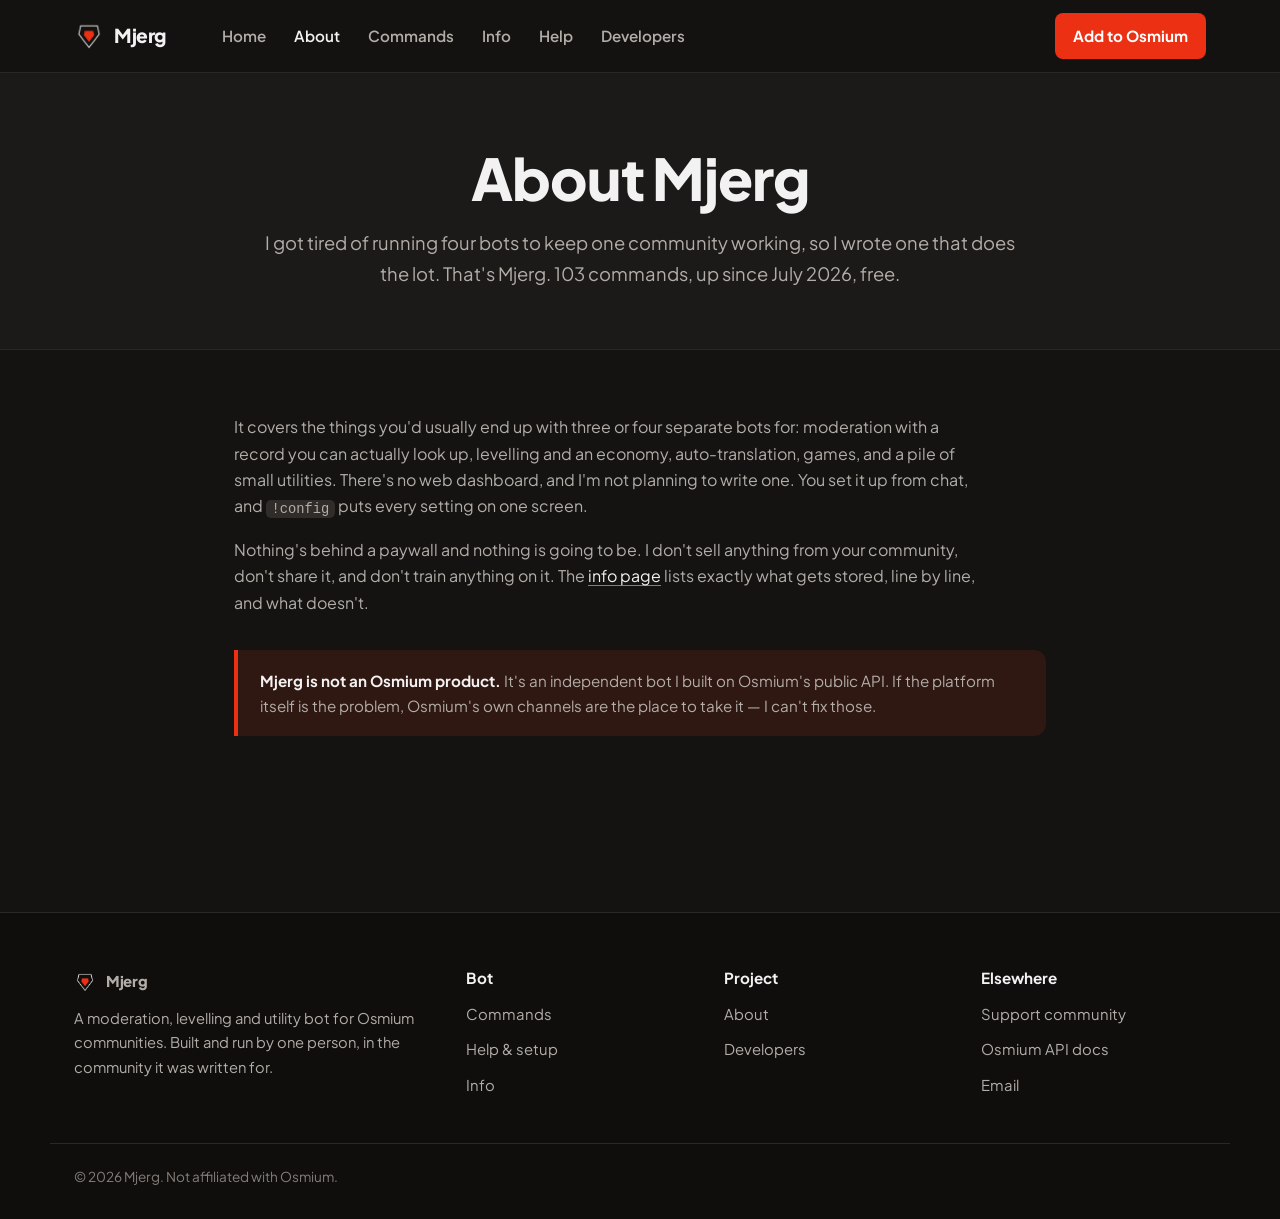
==== commit 13410b0b: "Remove the one-person paragraph from the about page" ====
--- a/about.html
+++ b/about.html
@@ -70,14 +70,6 @@
   </p>
 
   <p class="muted" style="max-width: 62ch;">
-    It's one person &mdash; <a href="developers.html">me</a> &mdash; and one
-    server in New York. Worth knowing before you build a community around it:
-    there's no company here and no support rota. I run Mjerg in my own
-    community, so I usually notice when something breaks, but if it falls over
-    while I'm asleep, it stays down until I'm not.
-  </p>
-
-  <p class="muted" style="max-width: 62ch;">
     Nothing's behind a paywall and nothing is going to be. I don't sell anything
     from your community, don't share it, and don't train anything on it. The
     <a href="info.html">info page</a> lists exactly what gets stored, line by
